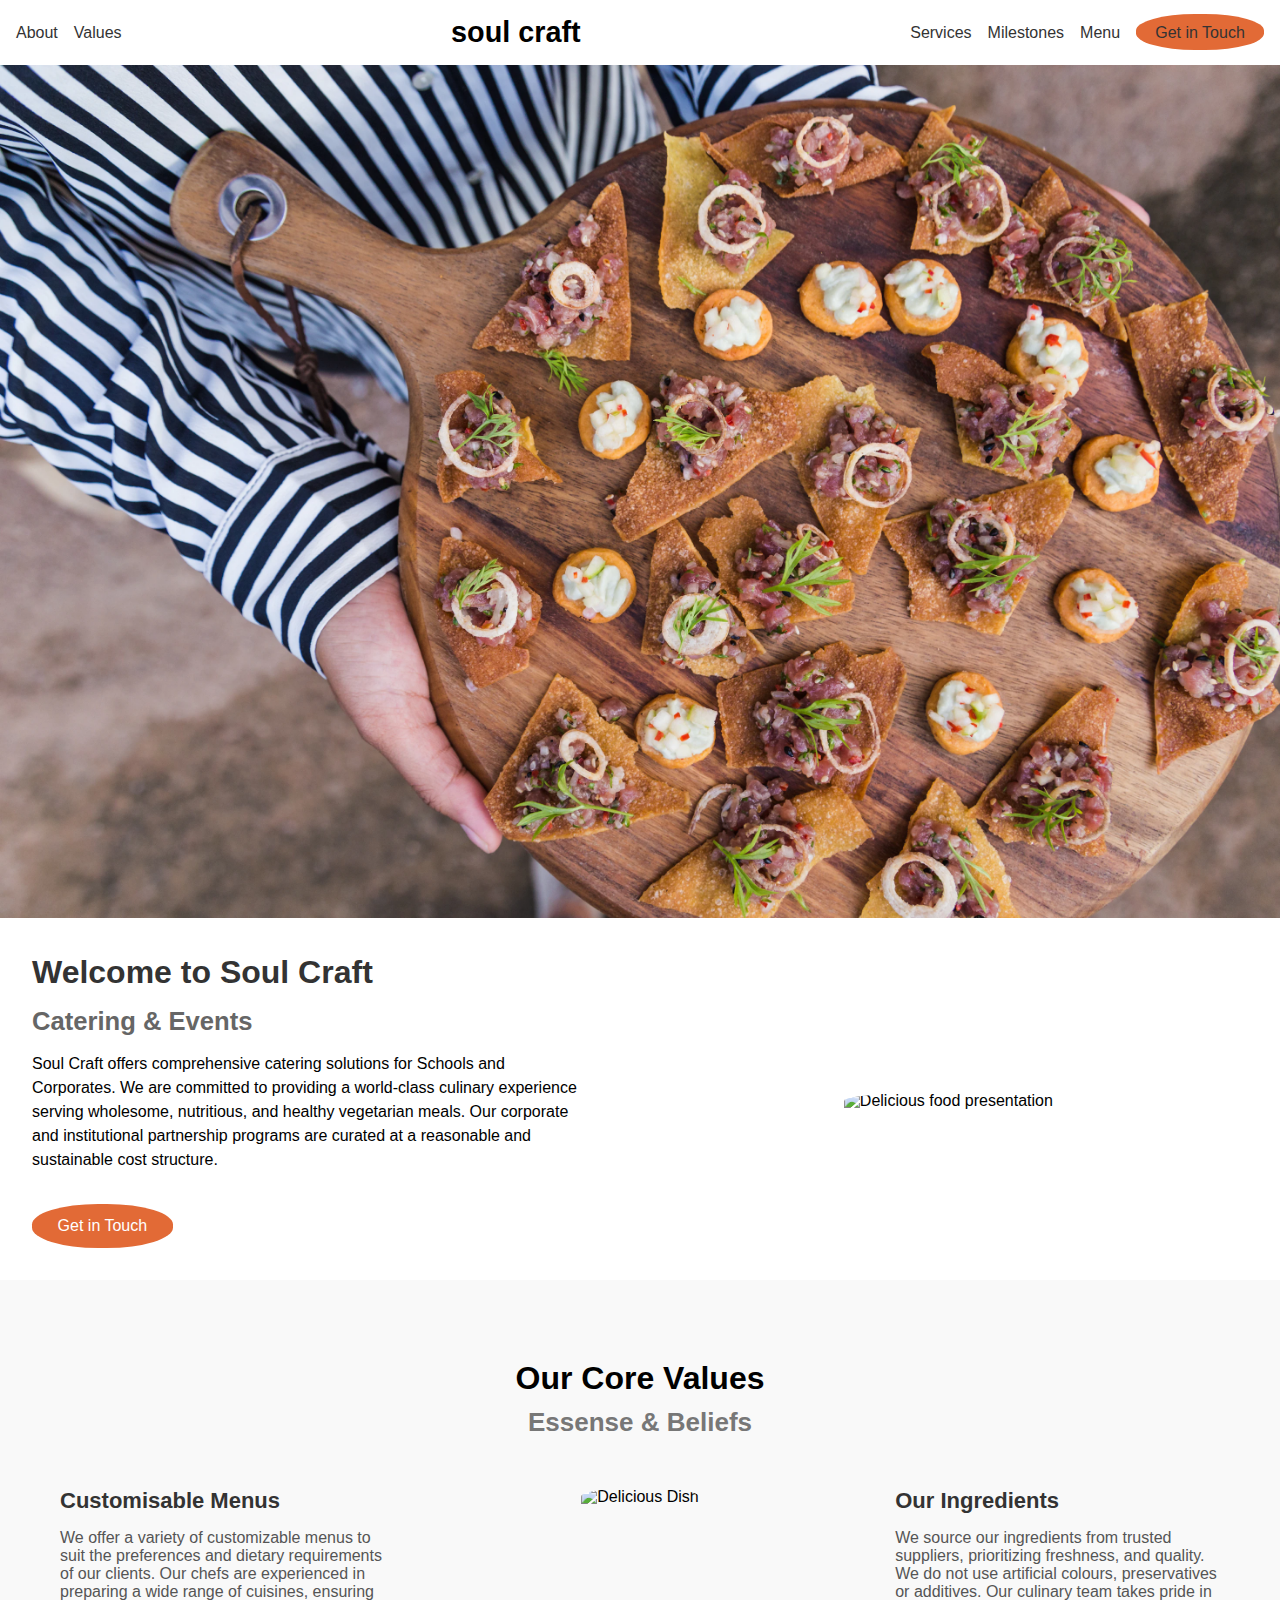
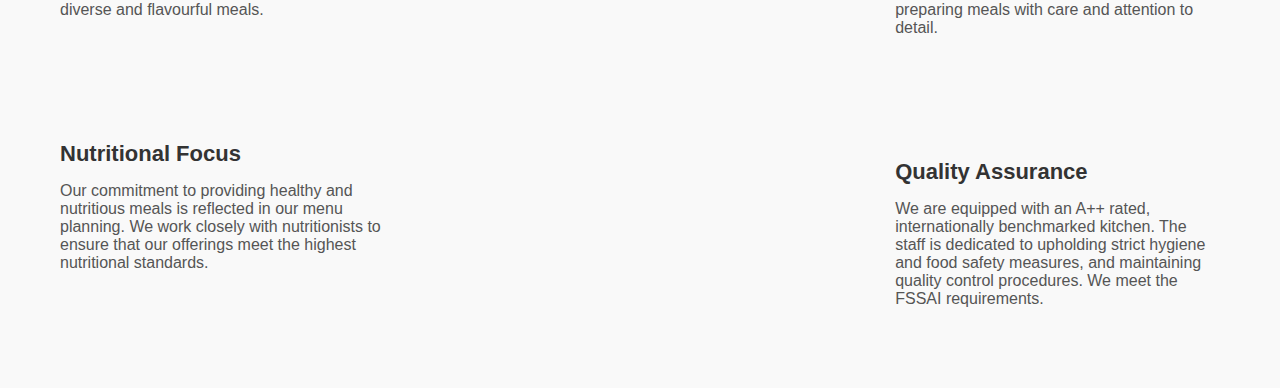
==== index.html @ 46a1f064 "done" ====
<!DOCTYPE html>
<html lang="en">
<head>
    <meta charset="UTF-8">
    <meta name="viewport" content="width=device-width, initial-scale=1.0">
    <title>Soul Craft - Catering & Events</title>
    <link rel="stylesheet" href="styles.css">
</head>
<body>

    <header>
        <div class="navbar">
            <nav>
                <ul>
                    <li><a href="#">About</a></li>
                    <li><a href="#">Values</a></li>
                </ul>
            </nav>

            <div class="logo">
                <h1>soul craft</h1>
            </div>

            <nav>
                <ul>
                    <li><a href="#">Services</a></li>
                    <li><a href="#">Milestones</a></li>
                    <li><a href="#">Menu</a></li>
                    <li><a href="#" class="button">Get in Touch</a></li>
                </ul>
            </nav>
        </div>
    </header>

    <section class="hero">
        <div class="hero-image">
            <!-- Full-width image placeholder -->
            <img src="image/1.webp" alt="Full platter image">
        </div>
    </section>


    <section class="intro-section">
        <div class="intro-content">
            <div class="text-section">
                <h2>Welcome to Soul Craft</h2>
                <h3>Catering & Events</h3>
                <p>Soul Craft offers comprehensive catering solutions for Schools and Corporates. We are committed to providing a world-class culinary experience serving wholesome, nutritious, and healthy vegetarian meals. Our corporate and institutional partnership programs are curated at a reasonable and sustainable cost structure.</p>
                <a href="#" class="button">Get in Touch</a>
            </div>
            <div class="image-section">
                <img src="image/1.jpg" alt="Delicious food presentation">
            </div>
        </div>
    </section>
    <div class="core-values-section">
        <div class="container">
            <h2 class="section-title">Our Core Values</h2>
            <h3 class="section-subtitle">Essense & Beliefs</h3>
    
            <div class="content-wrapper">
                <!-- Left Column -->
                <div class="text-content-left">
                    <div class="text-block">
                        <h4>Customisable Menus</h4>
                        <p>We offer a variety of customizable menus to suit the preferences and dietary requirements of our clients. Our chefs are experienced in preparing a wide range of cuisines, ensuring diverse and flavourful meals.</p>
                    </div>
                    <div class="text-block">
                        <h4>Nutritional Focus</h4>
                        <p>Our commitment to providing healthy and nutritious meals is reflected in our menu planning. We work closely with nutritionists to ensure that our offerings meet the highest nutritional standards.</p>
                    </div>
                </div>
    
                <!-- Middle Image -->
                <div class="image-block">
                    <img src="image/5.jpg" alt="Delicious Dish">
                </div>
    
                <!-- Right Column -->
                <div class="text-content-right">
                    <div class="text-block">
                        <h4>Our Ingredients</h4>
                        <p>We source our ingredients from trusted suppliers, prioritizing freshness, and quality. We do not use artificial colours, preservatives or additives. Our culinary team takes pride in preparing meals with care and attention to detail.</p>
                    </div>
                    <div class="text-block">
                        <h4>Quality Assurance</h4>
                        <p>We are equipped with an A++ rated, internationally benchmarked kitchen. The staff is dedicated to upholding strict hygiene and food safety measures, and maintaining quality control procedures. We meet the FSSAI requirements.</p>
                    </div>
                </div>
            </div>
        </div>
    </div>
    
</body>
</html>
---- styles.css ----
* {
    margin: 0;
    padding: 0;
    box-sizing: border-box;
}

body {
    font-family: 'Arial', sans-serif;
}

.navbar {
    display: flex;
    justify-content: space-between;
    align-items: center;
    padding: 1rem;
    background-color: #fff;
    box-shadow: 0 2px 5px rgba(0, 0, 0, 0.1);
    flex-wrap: wrap;
}

.navbar nav ul {
    list-style: none;
    display: flex;
    gap: 1rem;
}

.navbar nav ul li a {
    text-decoration: none;
    color: #333;
    font-size: 1rem;
}

.logo {
    text-align: center;
    flex-grow: 1;
}

.logo h1 {
    font-size: 1.8rem;
    font-weight: bold;
    color: #000;
}

.button {
    background-color: #e26a36;
    color: #fff;
    padding: 0.6rem 1.2rem;
    border-radius: 46%;
    text-decoration: none;
}

.hero {
    position: relative;
}

.hero-image img {
    width: 100%;
    height: auto;
}

.intro-section {
    display: flex;
    flex-wrap: wrap;
    justify-content: space-between;
    align-items: center;
    padding: 2rem;
    margin: 0 auto;
    padding-right:0px;
}

.intro-content {
    display: flex;
    justify-content: space-between;
    align-items: center;
    width: 100%;
    gap: 2rem;
}

.text-section {
    flex: 1;
}

.text-section h2 {
    font-size: 2rem;
    color: #333;
}

.text-section h3 {
    font-size: 1.6rem;
    margin: 1rem 0;
    color: #666;
}

.text-section p {
    font-size: 1rem;
    line-height: 1.5;
    max-width: 600px;
}

.text-section .button {
    background-color: #e26a36;
    color: #fff;
    padding: 0.8rem 1.6rem;
    text-decoration: none;
    border-radius: 47%;
    margin-top: 2rem;
    display: inline-block;
}

.image-section {
    flex: 1.2;
    text-align: center;
}

.image-section img {
    max-width: 100%;
    
    border-top-left-radius: 50% 50%;

}

/* Responsive Design */
@media (max-width: 768px) {
    .navbar {
        flex-direction: column;
    }

    .navbar nav ul {
        justify-content: center;
        flex-wrap: wrap;
    }

    .logo h1 {
        font-size: 1.5rem;
    }

    .intro-content {
        flex-direction: column;
        text-align: center;
    }

    .text-section, .image-section {
        flex: none;
        width: 100%;
    }

    .text-section h2 {
        font-size: 1.8rem;
    }

    .text-section h3 {
        font-size: 1.4rem;
    }

    .text-section p {
        font-size: 1rem;
        max-width: 100%;
    }
}

@media (max-width: 480px) {
    .logo h1 {
        font-size: 1.2rem;
    }

    .text-section h2 {
        font-size: 1.6rem;
    }

    .text-section h3 {
        font-size: 1.2rem;
    }

    .text-section p {
        font-size: 0.9rem;
    }

    .image-section img {
        width: 90%;
    }
}
  

.core-values-section {
    padding: 80px 0;
    background-color: #f9f9f9;
}

.container {
    max-width: 1200px;
    margin: 0 auto;
    padding: 0 20px;
    text-align: center;
}

.section-title {
    font-size: 32px;
    font-weight: bold;
    margin-bottom: 10px;
}

.section-subtitle {
    font-size: 26px;
    margin-bottom: 50px;
    color: #777;
}

.content-wrapper {
    display: flex;
    align-items: flex-start; /* Aligns the blocks to the top */
    gap: 40px; /* Adds space between the text and image blocks */
}

.text-content-left, .text-content-right {
    flex: 1;
    max-width: 28%;
    text-align: left;
    display: flex;
    flex-direction: column;
    gap: calc(9.5vw);; /* Adds vertical space between each text block */
}

.text-block h4 {
    font-size: 22px;
    margin-bottom: 15px;
    color: #333;
}

.text-block p {
    font-size: 16px;
    color: #555;
}

.image-block {
    flex: 1;
    max-width: 60%;
    text-align: center;
}

.image-block img {
    max-width: 100%;
    height: 500px; /* Height increased for a more prominent image */
    object-fit: cover;
    border-top-left-radius: 47%;
    border-top-right-radius: 47%;
}

@media screen and (max-width: 992px) {
    .content-wrapper {
        flex-direction: column;
        align-items: center;
    }

    .text-content-left, .text-content-right, .image-block {
        max-width: 100%;
        text-align: center;
    }

    .image-block img {
        height: auto;
    }

    .text-content-left, .text-content-right {
        text-align: left;
    }
}


@media screen and (max-width: 993px) {
    .content-wrapper {
        flex-direction: column; /* Stack image and text blocks vertically */
        align-items: center; /* Center all blocks */
        gap: 30px; /* Adds space between the image and text blocks */
    }

    .image-block {
        max-width: 100%; /* Keep the image at full width */
        text-align: center; /* Center the image block */
    }

    .text-content-left, .text-content-right {
        max-width: 80%; /* Give each text block a nice width for readability */
        text-align: center; /* Center text in each block */
    }

    .image-block img {
        width: 100%; /* Keep the image at full width */
        height: auto; /* Maintain image proportions */
        object-fit: cover; /* Ensure the image doesn't distort */
    }
}
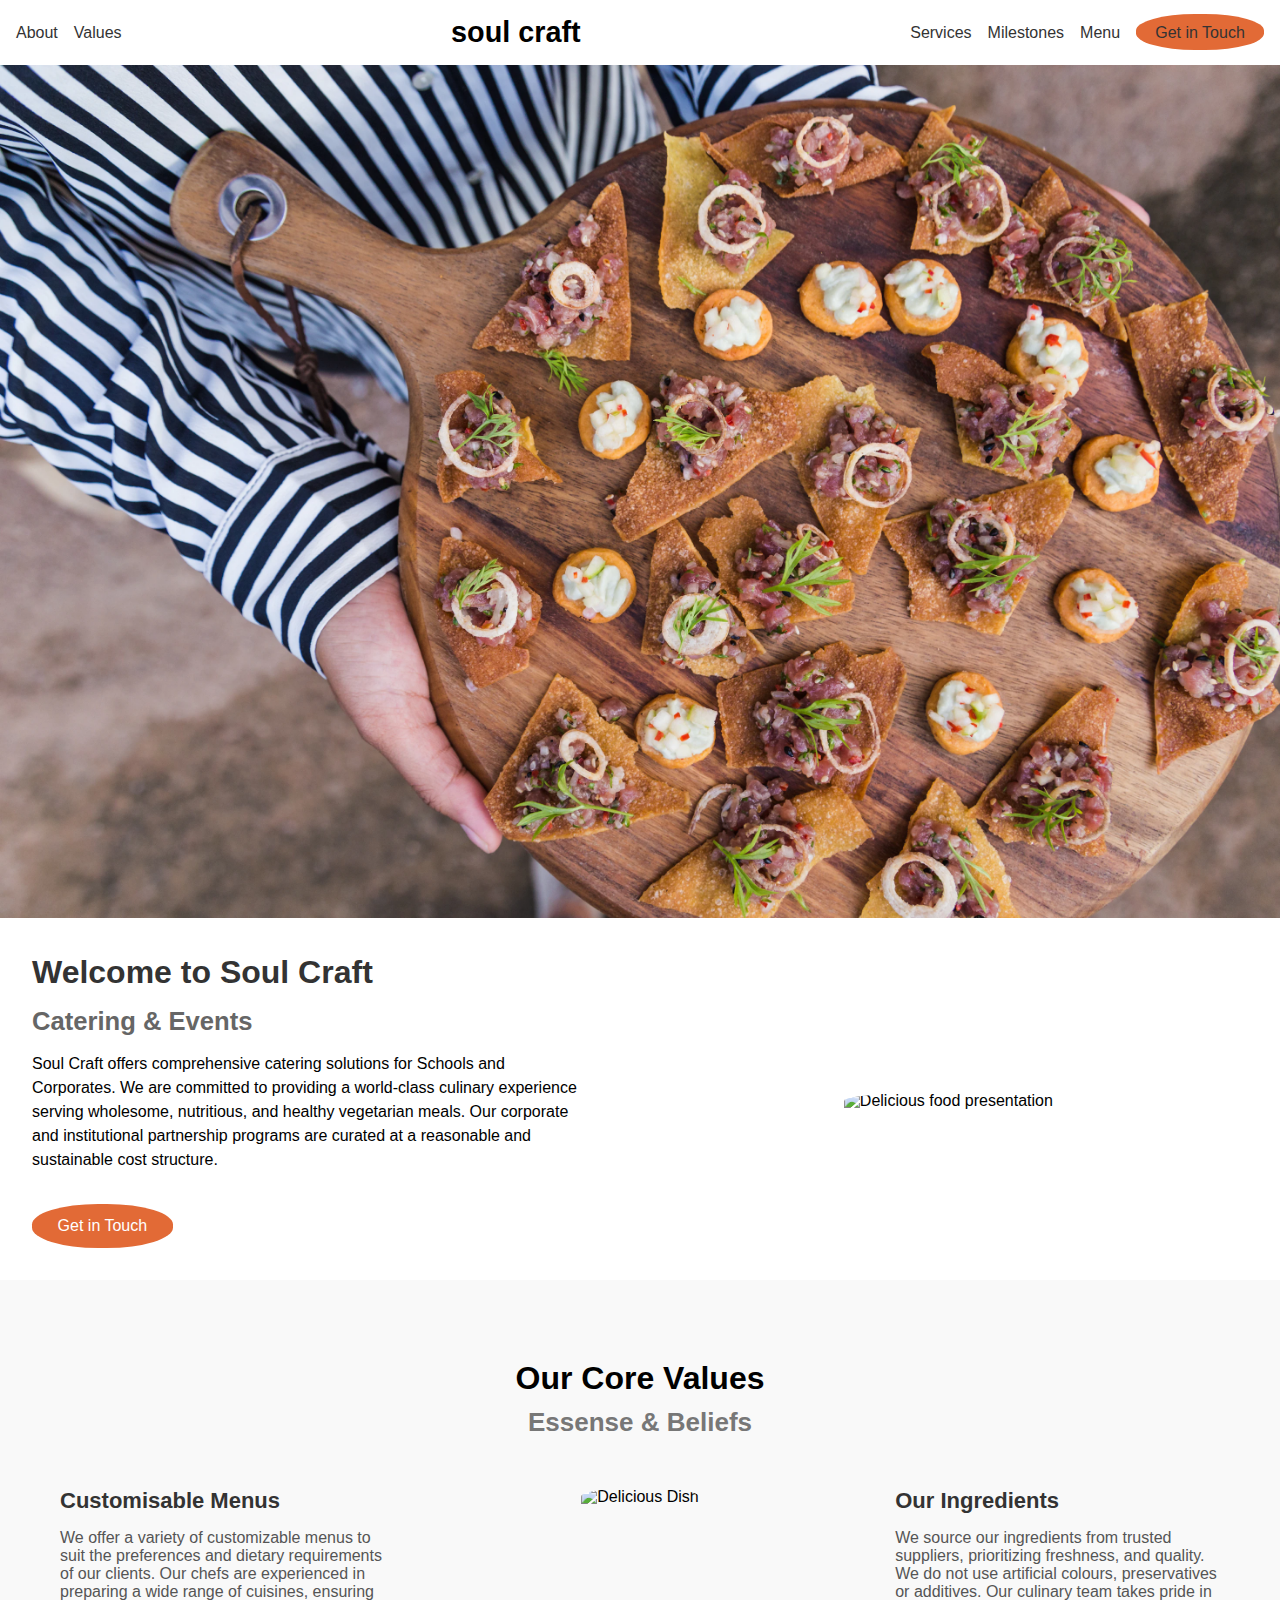
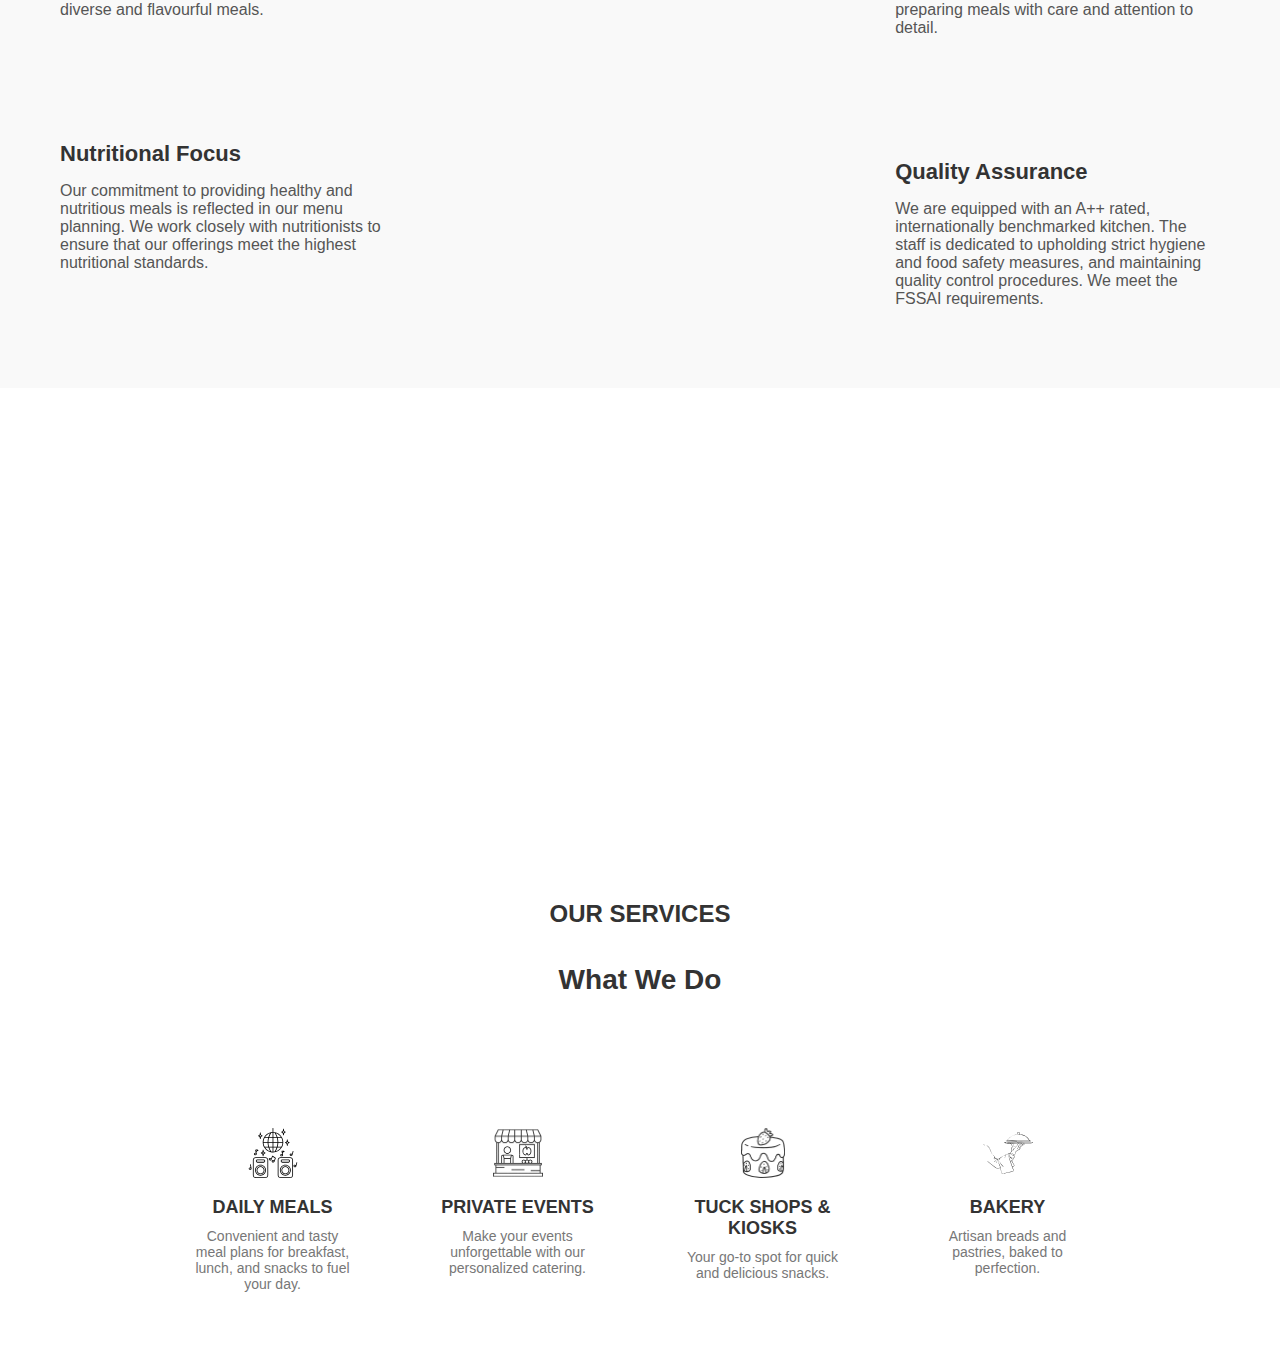
==== commit fc4b3a39: "page 3 added" ====
--- a/index.html
+++ b/index.html
@@ -90,6 +90,49 @@
             </div>
         </div>
     </div>
+    <section class="Third_Page">
+
+        <!-- Top Section -->
+        <div class="top-section">
+          <div class="content-box">
+              <h3>OUR SERVICES</h3>
+              <br><br>
+              <h1>What We Do</h1>
+          </div>
+        </div>
+      
+        <!-- Bottom Section -->
+        <div class="bottom-section">
+          <!-- Card 1 -->
+          <div class="card">
+            <img src="Icon-2.svg" alt="Daily Meals">
+            <h3>DAILY MEALS</h3>
+            <p>Convenient and tasty meal plans for breakfast, lunch, and snacks to fuel your day.</p>
+          </div>
+      
+          <!-- Card 2 -->
+          <div class="card">
+            <img src="Icon-3.svg" alt="Private Events">
+            <h3>PRIVATE EVENTS</h3>
+            <p>Make your events unforgettable with our personalized catering.</p>
+          </div>
+      
+          <!-- Card 3 -->
+          <div class="card">
+            <img src="Icon-5.svg" alt="Tuck Shops & Kiosks">
+            <h3>TUCK SHOPS & KIOSKS</h3>
+            <p>Your go-to spot for quick and delicious snacks.</p>
+          </div>
+      
+          <!-- Card 4 -->
+          <div class="card">
+            <img src="Icon-7.svg" alt="Bakery">
+            <h3>BAKERY</h3>
+            <p>Artisan breads and pastries, baked to perfection.</p>
+          </div>
+        </div>
+      
+    </section>
     
 </body>
 </html>
--- a/styles.css
+++ b/styles.css
@@ -290,3 +290,139 @@
     }
 }
 
+
+
+.third_page {
+    display: flex;
+    flex-direction: column;
+    align-items: center;
+    justify-content: center;
+    text-align: center;
+  }
+
+  .top-section {
+    background-image: url('Page3_img.jpg');
+    background-size: cover;
+    background-position: center;
+    height: 550px;
+    width: 100%;
+    position: relative;
+  }
+
+  .content-box {
+    position: absolute;
+    bottom: -160px; /* Overflow by 160px below the top section */
+    left: 50%;
+    transform: translateX(-50%);
+    width: 450px;
+    height: 300px;
+    background-color: white;
+    border-radius: 225px 225px 0 0; /* Larger semi-circle */
+    padding: 20px;
+    display: flex;
+    flex-direction: column;
+    justify-content: center;
+    align-items: center;
+  }
+
+  .content-box h3 {
+    font-size: 24px;
+    color: #333;
+  }
+
+  .content-box h1 {
+    font-size: 28px;
+    color: #333;
+  }
+
+  .content-box h2 {
+    font-size: 18px;
+    color: #777;
+    margin-top: 10px;
+  }
+
+  .bottom-section {
+    margin-top: 120px;
+    width: 100%;
+    display: flex;
+    justify-content: space-around;
+    flex-wrap: wrap; /* Ensure cards wrap on smaller screens */
+    padding: 50px 150px;
+    background-color: white;
+  }
+
+  .card {
+    background-color: white;
+    padding: 20px;
+    width: 200px;
+    text-align: center;
+  }
+
+  .card img {
+    width: 50px;
+    height: 50px;
+    margin-bottom: 15px;
+  }
+
+  .card h3 {
+    font-size: 18px;
+    color: #333;
+    margin-bottom: 10px;
+  }
+
+  .card p {
+    font-size: 14px;
+    color: #777;
+  }
+
+  /* Responsive Design */
+  @media (max-width: 768px) {
+    .content-box {
+      width: 350px;
+      height: 250px;
+      border-radius: 175px 175px 0 0; /* Adjust semi-circle for smaller screens */
+    }
+
+    .content-box h3 {
+      font-size: 20px;
+    }
+
+    .content-box h1 {
+      font-size: 22px;
+    }
+
+    .bottom-section {
+      padding: 30px 50px;
+    }
+
+    .card {
+      width: 150px;
+    }
+  }
+
+  @media (max-width: 480px) {
+    .content-box {
+      width: 300px;
+      height: 220px;
+      border-radius: 150px 150px 0 0; /* Adjust semi-circle further for mobile */
+    }
+
+    .content-box h3 {
+      font-size: 18px;
+    }
+
+    .content-box h1 {
+      font-size: 20px;
+    }
+
+    .bottom-section {
+      flex-direction: column;
+      align-items: center;
+      padding: 20px 20px;
+    }
+
+    .card {
+      width: 100%;
+      margin-bottom: 20px;
+    }
+  }
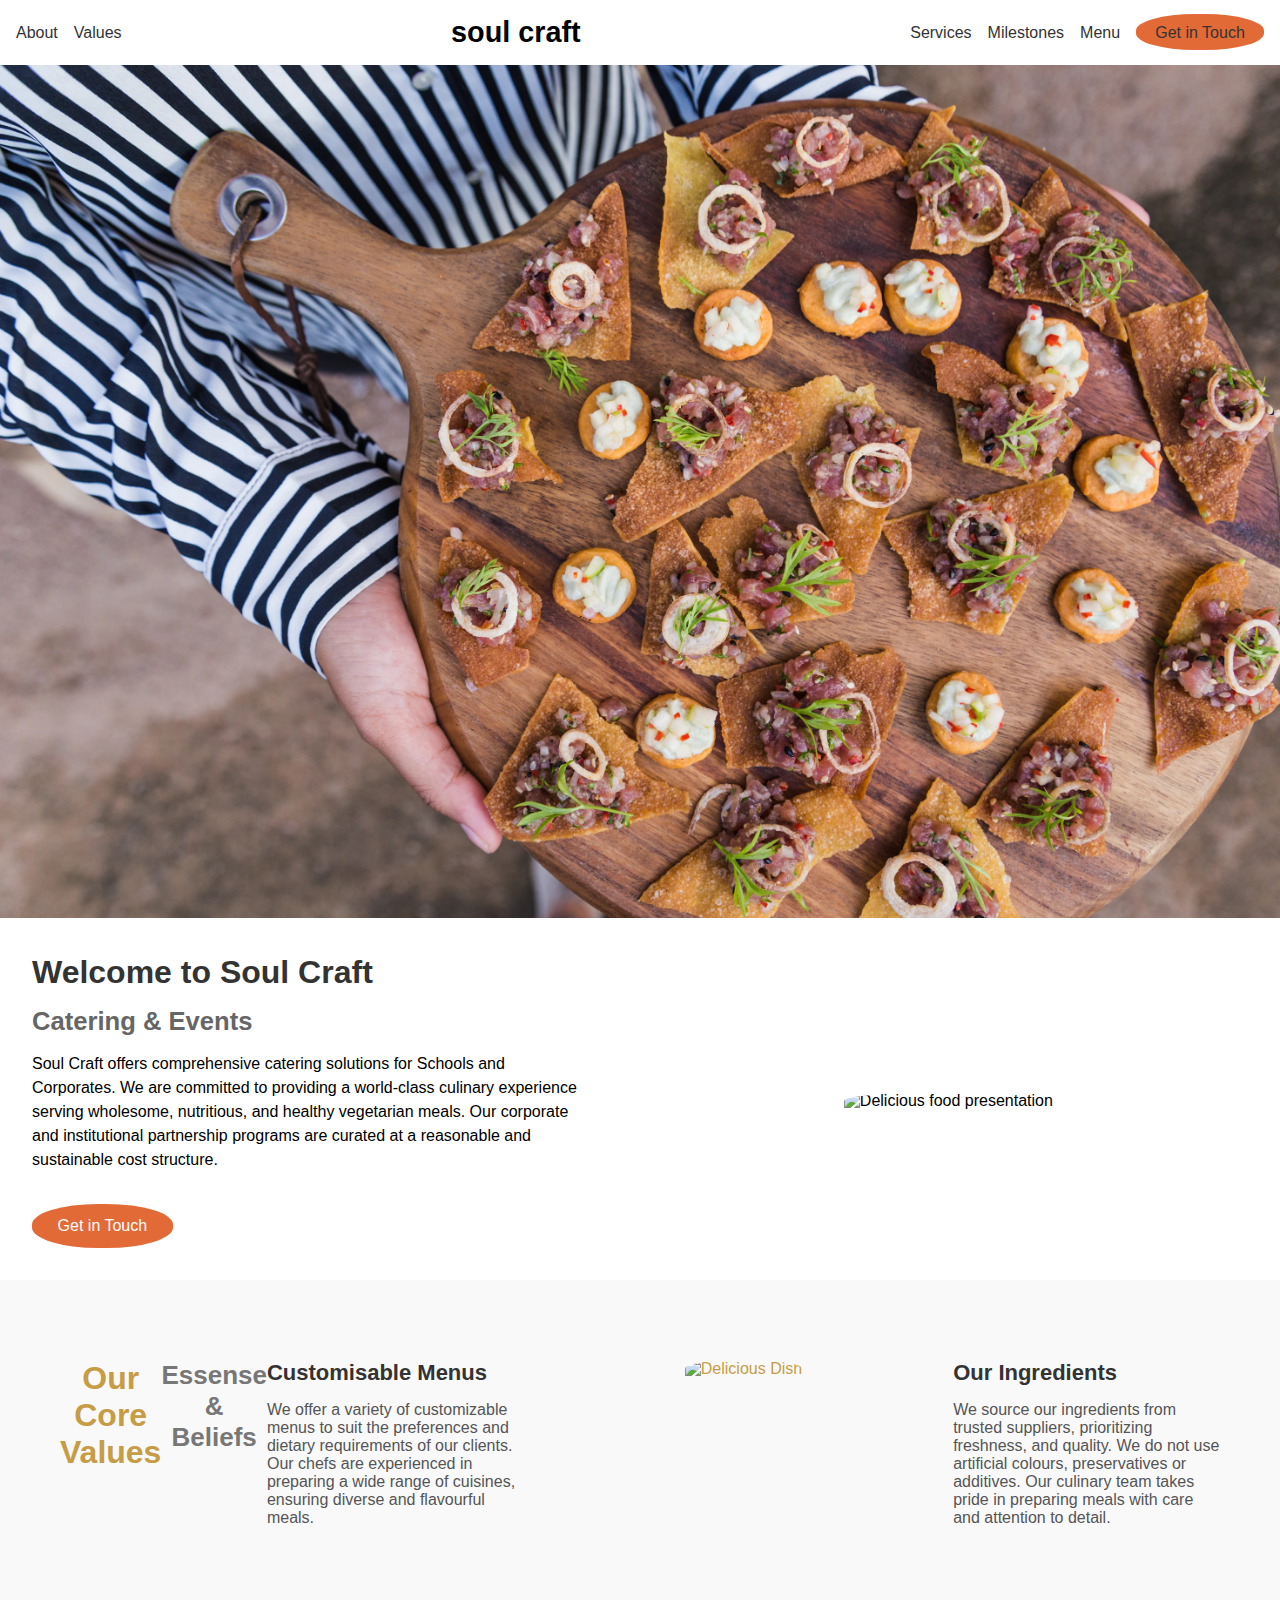
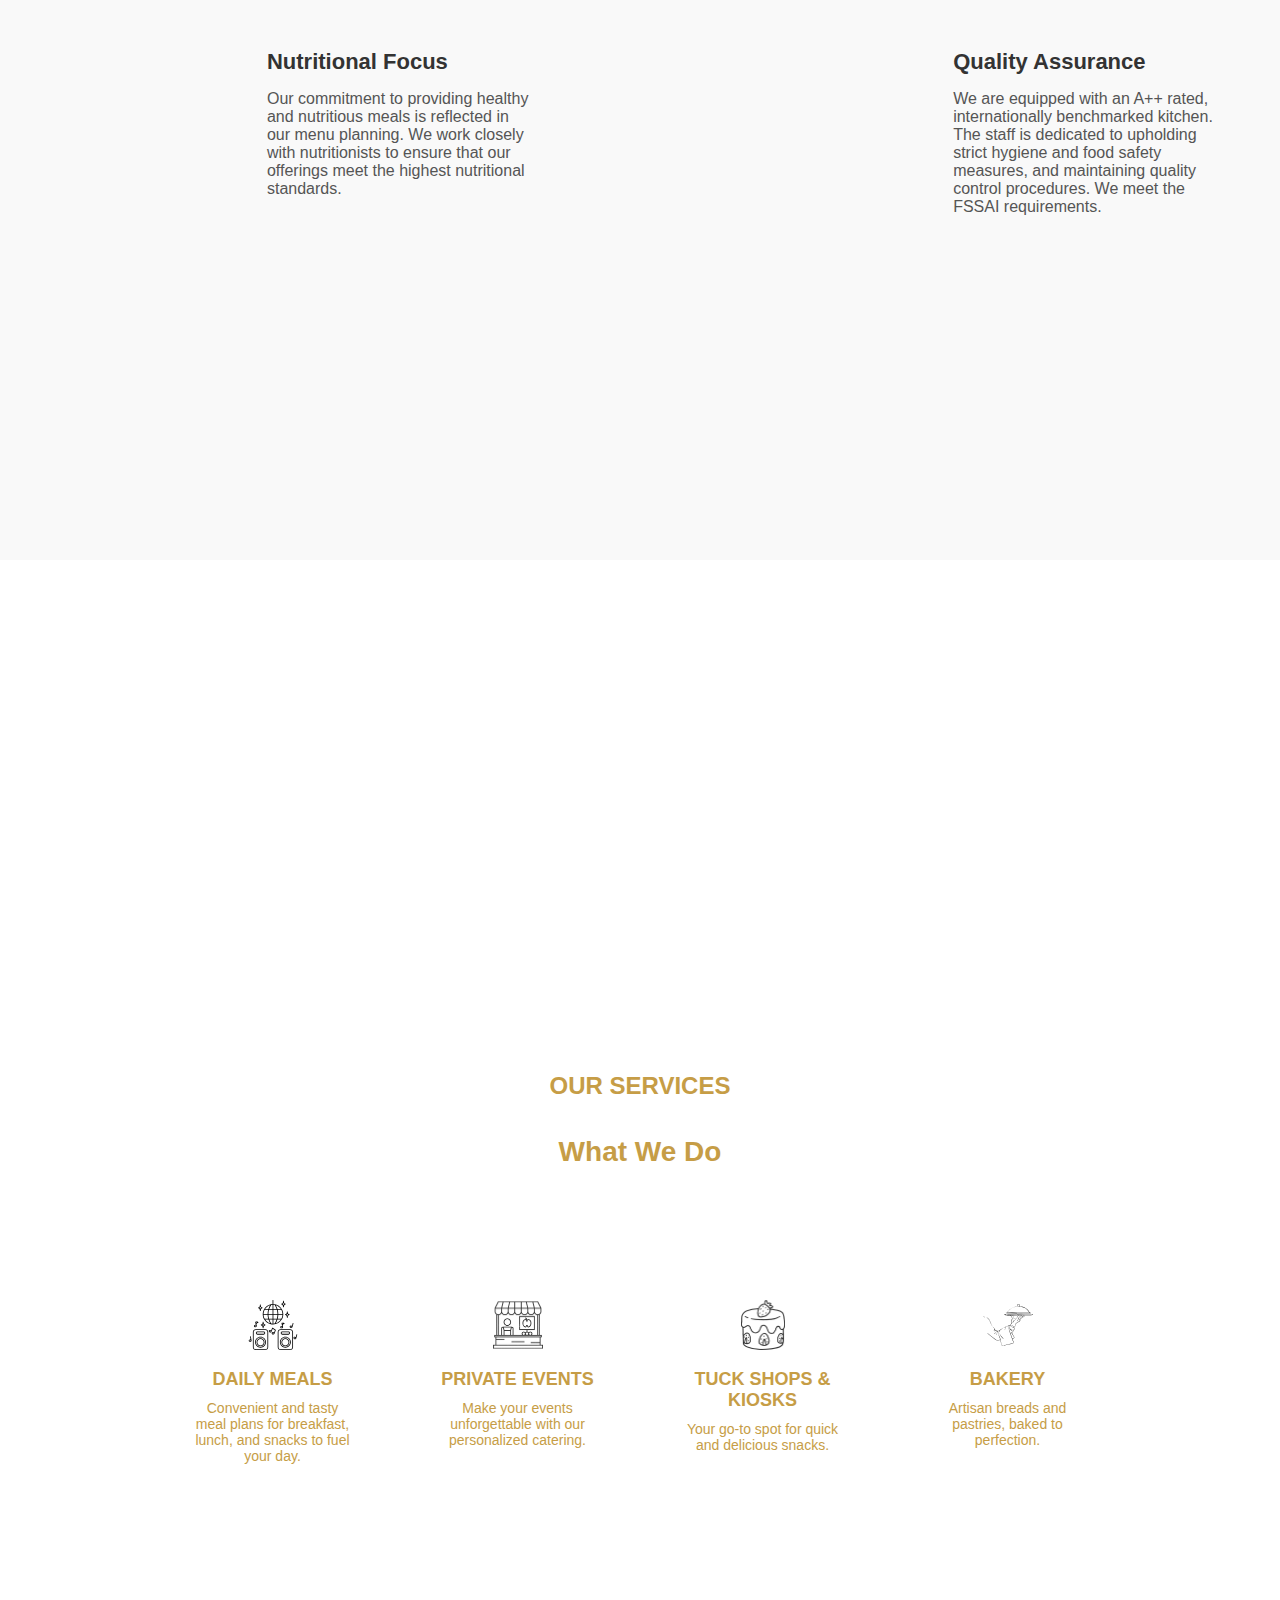
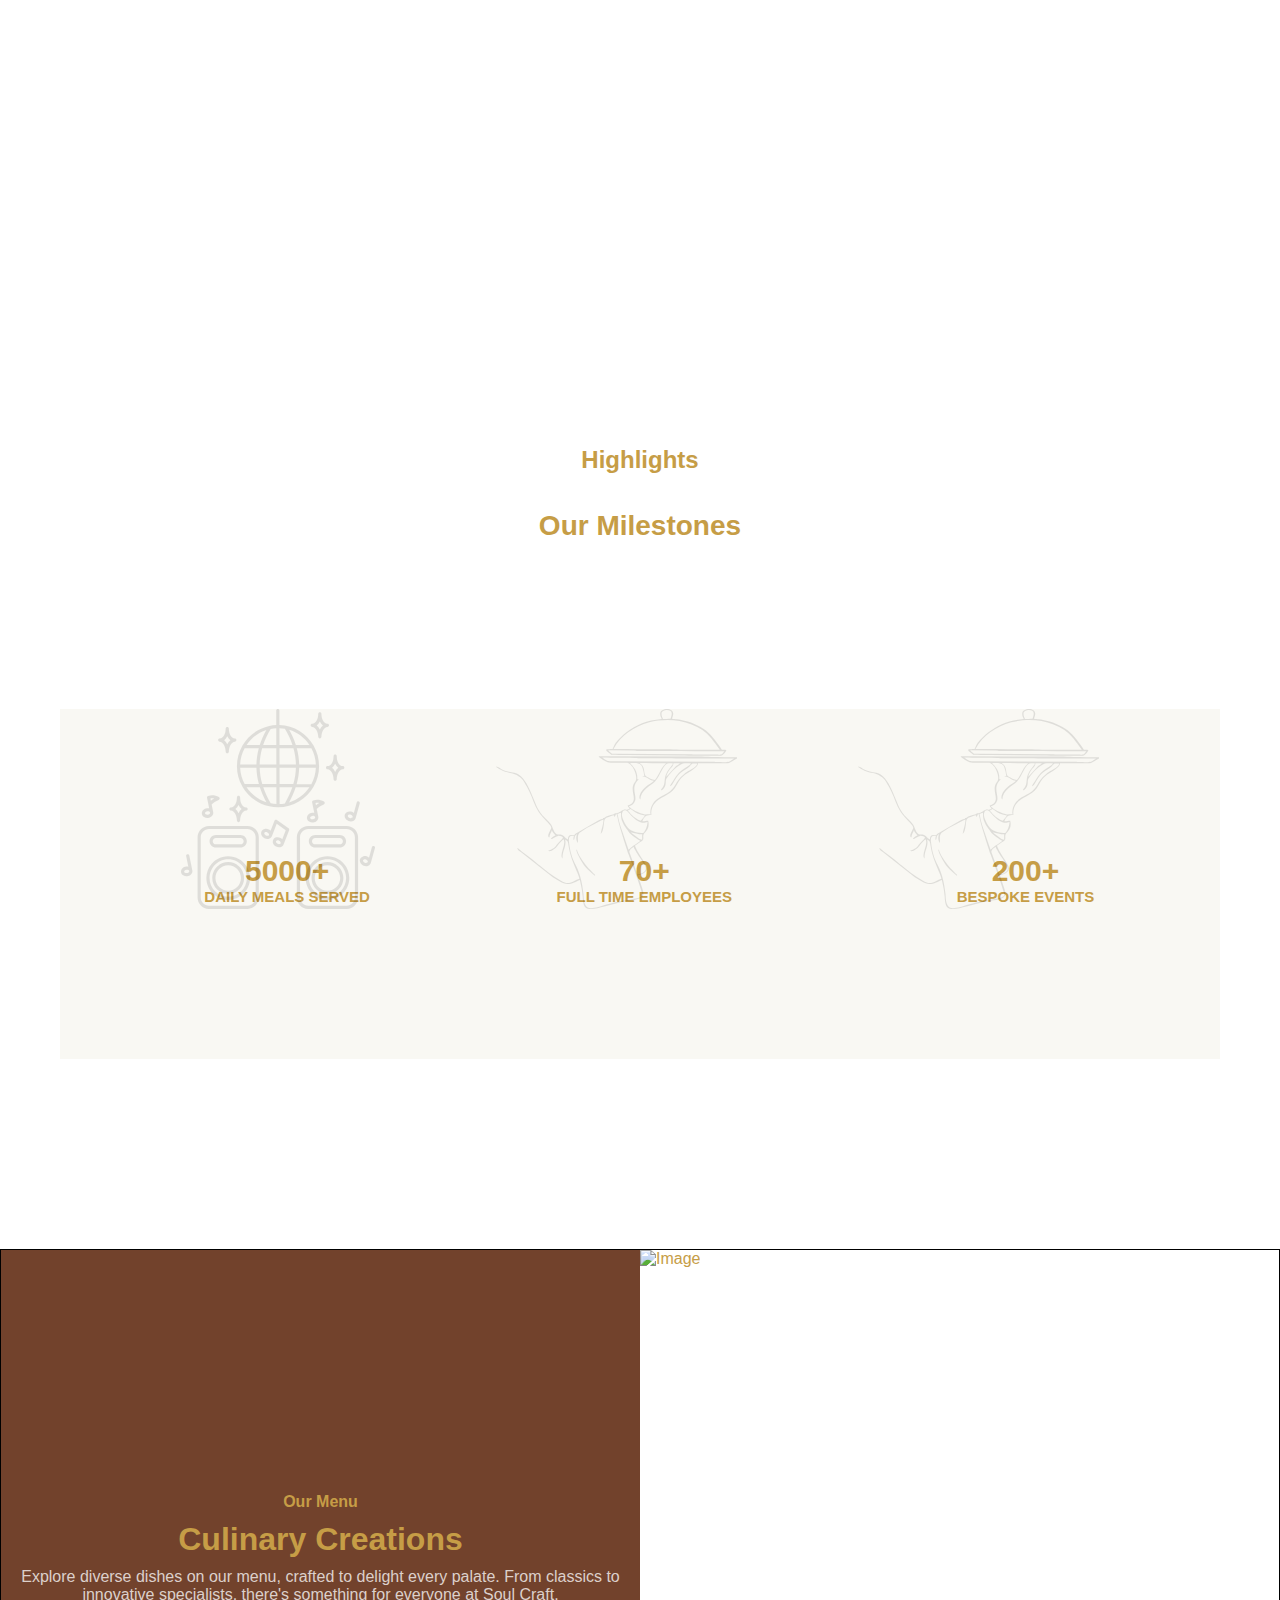
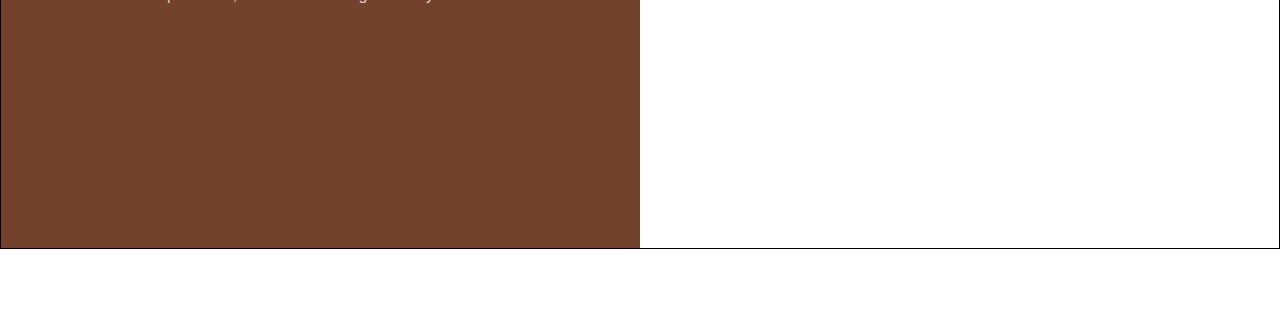
==== commit c431dd40: "Added fourth page" ====
--- a/index.html
+++ b/index.html
@@ -5,6 +5,7 @@
     <meta name="viewport" content="width=device-width, initial-scale=1.0">
     <title>Soul Craft - Catering & Events</title>
     <link rel="stylesheet" href="styles.css">
+    <link rel="stylesheet" href="fourth-page.css">
 </head>
 <body>
 
@@ -132,7 +133,54 @@
           </div>
         </div>
       
-    </section>
-    
+    </section> 
+
+    <section class="fourth-page">
+
+        <!-- Top Section -->
+        <div class="top-section">
+            <div class="content-box">
+                <h3>Highlights</h3>
+                <br><br>
+                <h1>Our Milestones</h1>
+            </div>
+          </div>
+
+        <!-- Bottom Section -->
+        <div class="container">
+            <div class="rectangular-div">
+                <div class="image-wrapper">
+                    <span class="image-text"><h1>5000+</h1><p>DAILY MEALS SERVED</p></span>
+                    <img src="Icon-2.svg" alt="Image 1">
+                </div>
+                <div class="image-wrapper">
+                    <span class="image-text"><h1>70+</h1><p>FULL TIME EMPLOYEES</p></span>
+                    <img src="Icon-7.svg" alt="Image 2">
+                </div>
+                <div class="image-wrapper">
+                    <span class="image-text"><h1>200+</h1><p>BESPOKE EVENTS</p></span>
+                    
+                    <img src="Icon-7.svg" alt="Image 3">
+                </div>
+            </div>
+        </div>
+
+        <!-- third section-->
+        <div class="custom-container">
+            <div class="custom-partition">
+                <div class="custom-left">
+                    <div class="text-container">
+                        <h3 class="custom-small-heading">Our Menu</h3>
+                        <h1 class="custom-big-heading">Culinary Creations</h1>
+                        <p class="custom-paragraph">Explore diverse dishes on our menu, crafted to delight every palate. From classics to innovative specialists, there's something for everyone at Soul Craft.</p>
+                    </div>
+                </div>
+                <div class="custom-right">
+                    <img src="IMG_00342.jpg" alt="Image">
+                </div>
+            </div>
+        </div>
+
+        </section>
 </body>
 </html>
--- a/styles.css
+++ b/styles.css
@@ -308,7 +308,7 @@
     width: 100%;
     position: relative;
   }
-
+  
   .content-box {
     position: absolute;
     bottom: -160px; /* Overflow by 160px below the top section */
@@ -327,17 +327,17 @@
 
   .content-box h3 {
     font-size: 24px;
-    color: #333;
+    color: #c69d46
   }
 
   .content-box h1 {
     font-size: 28px;
-    color: #333;
+    color: #c69d46;
   }
 
   .content-box h2 {
     font-size: 18px;
-    color: #777;
+    color: #c69d46;
     margin-top: 10px;
   }
 
@@ -352,6 +352,7 @@
   }
 
   .card {
+    color: #c69d46;
     background-color: white;
     padding: 20px;
     width: 200px;
@@ -366,13 +367,11 @@
 
   .card h3 {
     font-size: 18px;
-    color: #333;
     margin-bottom: 10px;
   }
 
   .card p {
     font-size: 14px;
-    color: #777;
   }
 
   /* Responsive Design */
--- a/fourth-page.css
+++ b/fourth-page.css
@@ -0,0 +1,179 @@
+/* General Styles */
+.fourth-page .top-section {
+    background-image: url('IMG_0016.jpg');
+}
+
+.container {
+    color: #c69d46;
+    display: flex;
+    justify-content: center;
+    height: 75vh;
+}
+
+.rectangular-div {
+    margin-top: 25vh;
+    background-color: #f9f8f3;
+    height: 280px;
+    width: 100%;
+    display: flex;
+    justify-content: space-evenly;
+}
+
+.image-wrapper {
+    position: relative;
+}
+
+.image-wrapper img {
+    width: auto;
+    height: 200px;
+    border: 0;
+    margin: 0;
+    padding: 0;
+    opacity: 0.1;
+}
+
+.image-text {
+    position: absolute;
+    top: 40%;
+    right: 0;
+    text-align: center;
+    padding: 5px;
+    color: #c69d46;
+    font-size: 15px;
+    font-weight: bold;
+}
+
+/* Third Section */
+.custom-container {
+    color: #c69d46;
+    height: 75vh;
+}
+
+.custom-partition {
+    margin-top: 5vh;
+    display: flex;
+    width: 100%;
+    height: 520px;
+    border: 1px solid #000;
+}
+
+.custom-left, .custom-right {
+    flex: 1;
+}
+
+.custom-right img {
+    width: 100%;
+    height: 100%;
+}
+
+.custom-left {
+    background-color: #72422c;
+    display: flex;
+    justify-content: center;
+    align-items: center;
+    text-align: center;
+}
+
+.custom-small-heading {
+    font-size: 16px;
+    margin: 0;
+}
+
+.custom-big-heading {
+    font-size: 32px;
+    margin: 10px 0;
+}
+
+.custom-paragraph {
+    font-size: 16px;
+    margin: 0;
+    text-align: center;
+    color: #dcd0cb;
+}
+
+/* Responsive Styles */
+
+/* For screens larger than 1024px */
+@media screen and (min-width: 1024px) {
+    .container {
+        height: 80vh;
+    }
+
+    .rectangular-div {
+        height: 350px;
+    }
+
+    .custom-partition {
+        height: 600px;
+    }
+}
+
+/* For tablets and screens between 768px and 1024px */
+@media screen and (max-width: 1024px) and (min-width: 768px) {
+    .container {
+        height: 70vh;
+    }
+
+    .rectangular-div {
+        flex-direction: column; /* Stack items vertically */
+        height: auto;
+    }
+
+    .image-wrapper img {
+        height: 150px;
+    }
+
+    .custom-partition {
+        flex-direction: column;
+        height: auto;
+    }
+
+    .custom-left, .custom-right {
+        flex: none;
+        width: 100%;
+    }
+
+    .custom-left {
+        padding: 20px;
+    }
+}
+
+/* For mobile screens less than 768px */
+@media screen and (max-width: 768px) {
+    .container {
+        height: auto;
+        flex-direction: column;
+        padding: 20px;
+    }
+
+    .rectangular-div {
+        margin-top: 10vh;
+        flex-direction: column;
+        height: auto;
+    }
+
+    .image-wrapper img {
+        height: 120px;
+    }
+
+    .custom-partition {
+        flex-direction: column;
+        height: auto;
+    }
+
+    .custom-left, .custom-right {
+        width: 100%;
+    }
+
+    .custom-small-heading {
+        font-size: 14px;
+    }
+
+    .custom-big-heading {
+        font-size: 24px;
+    }
+
+    .custom-paragraph {
+        font-size: 14px;
+    }
+}
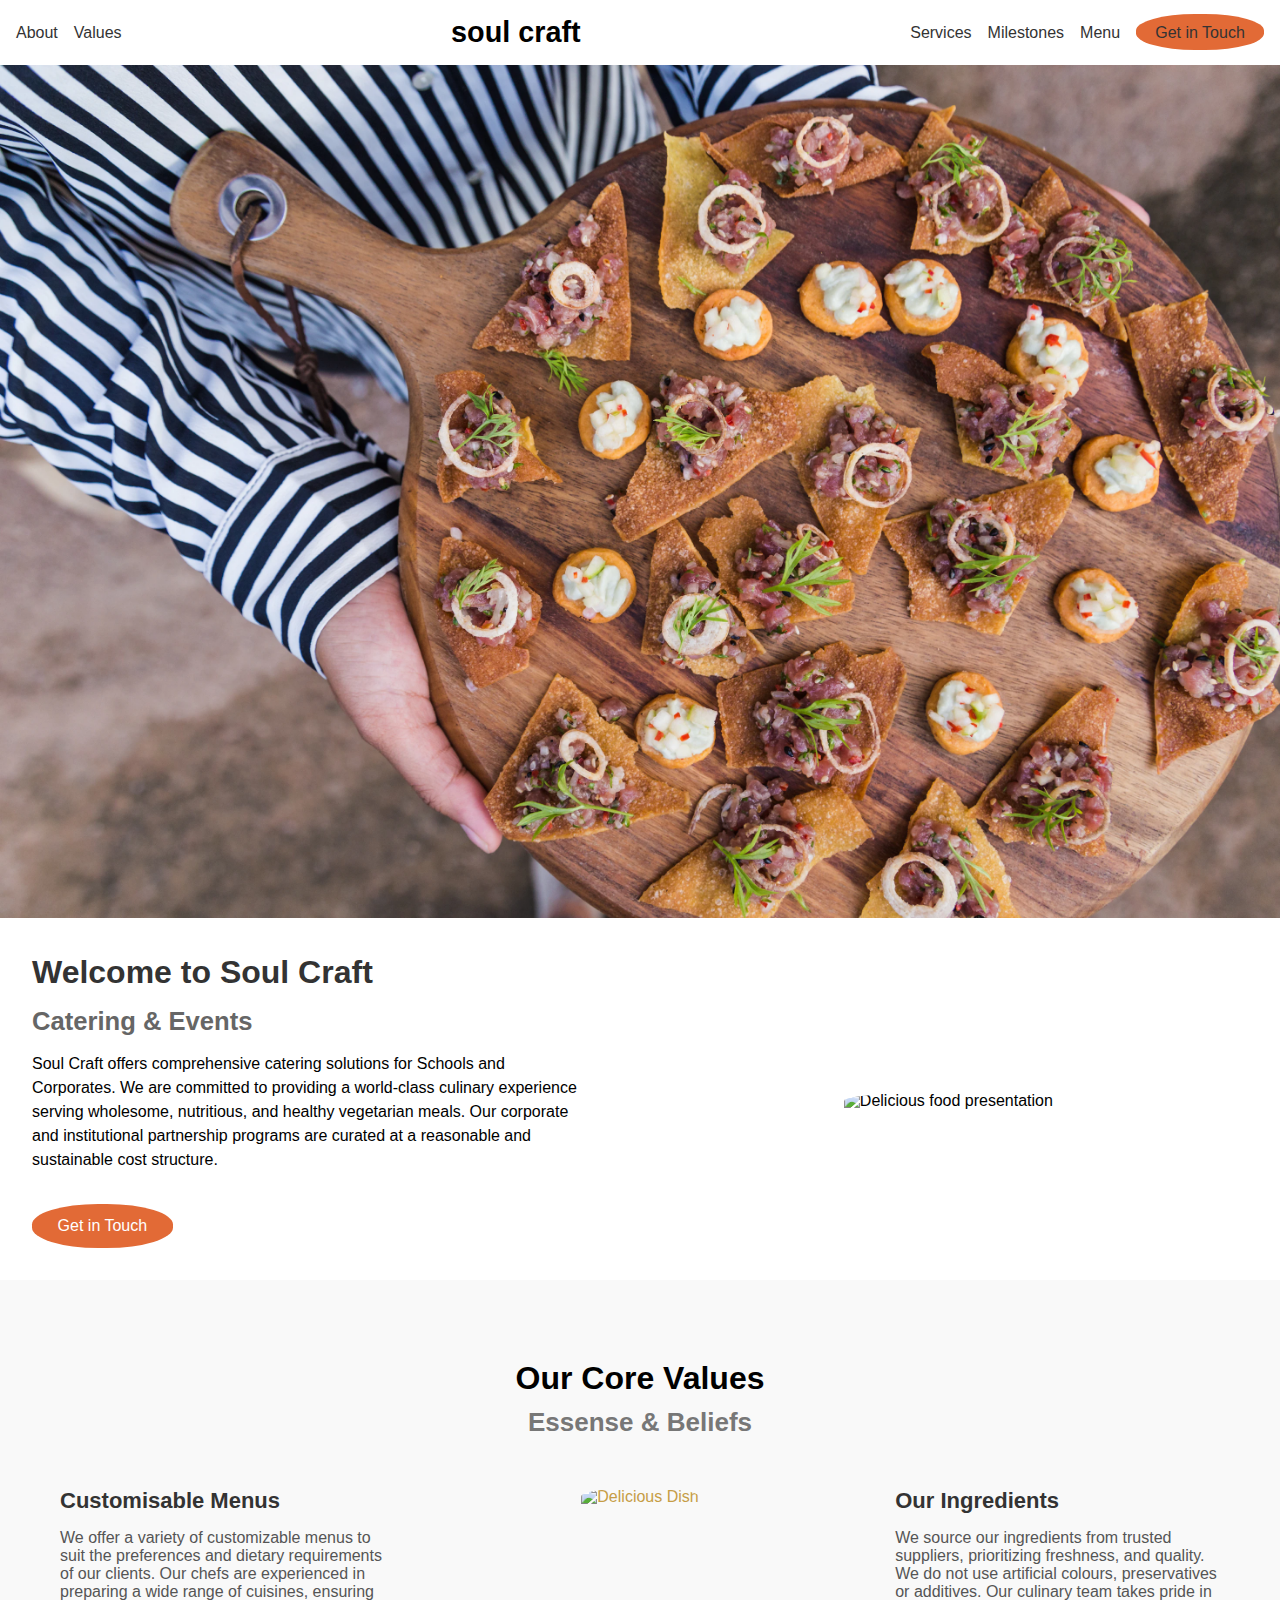
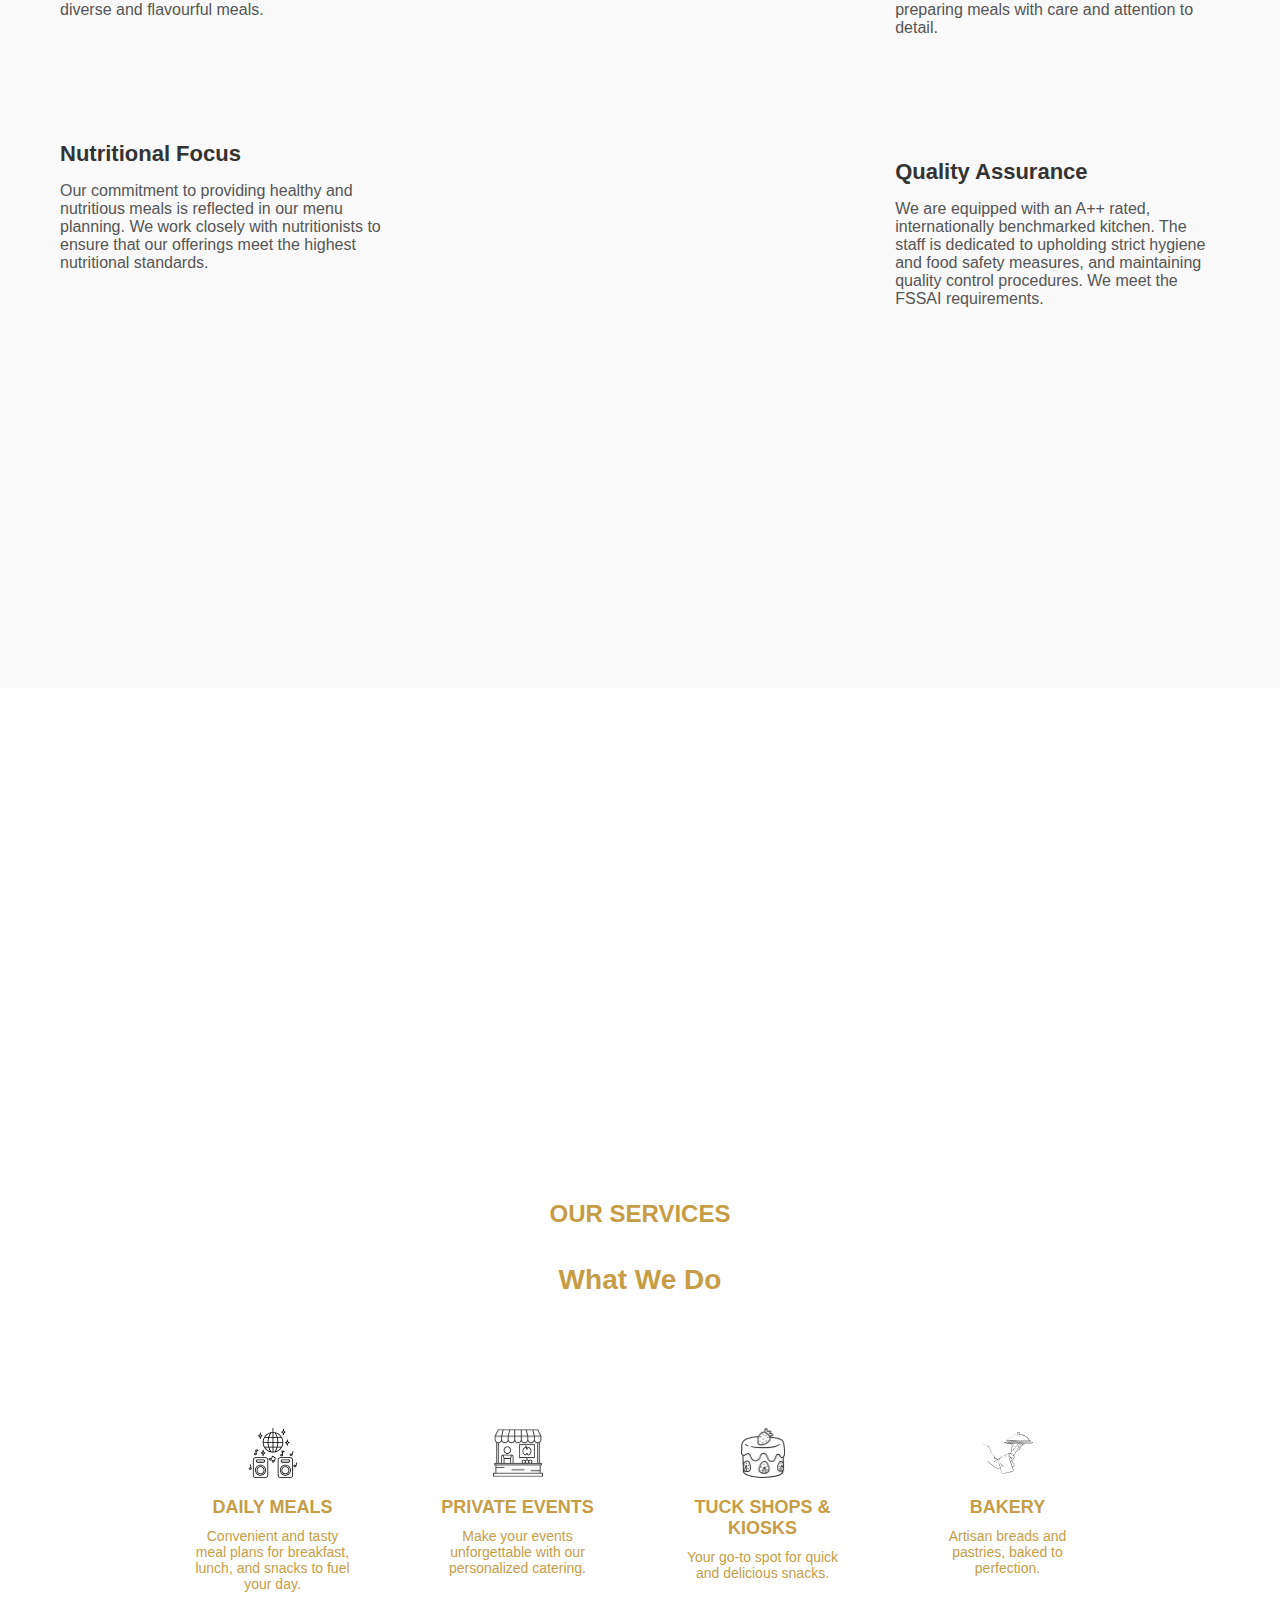
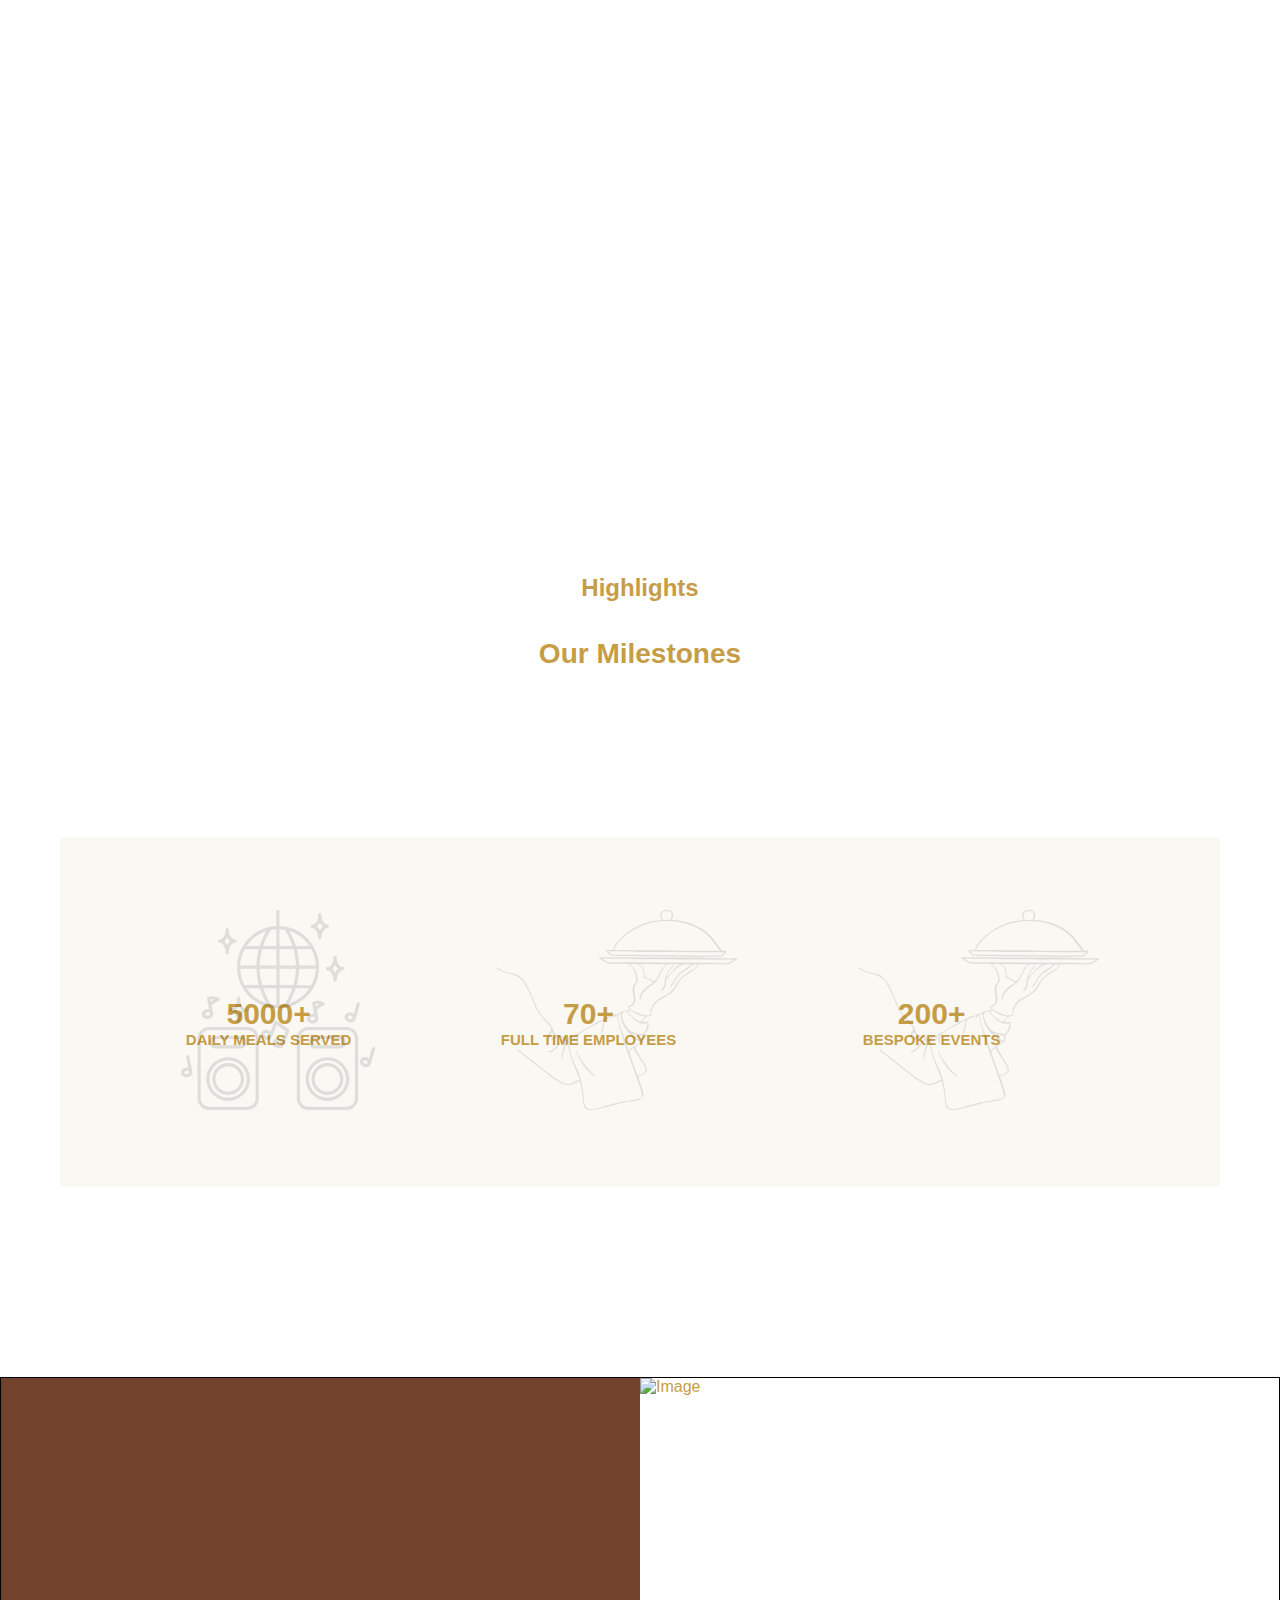
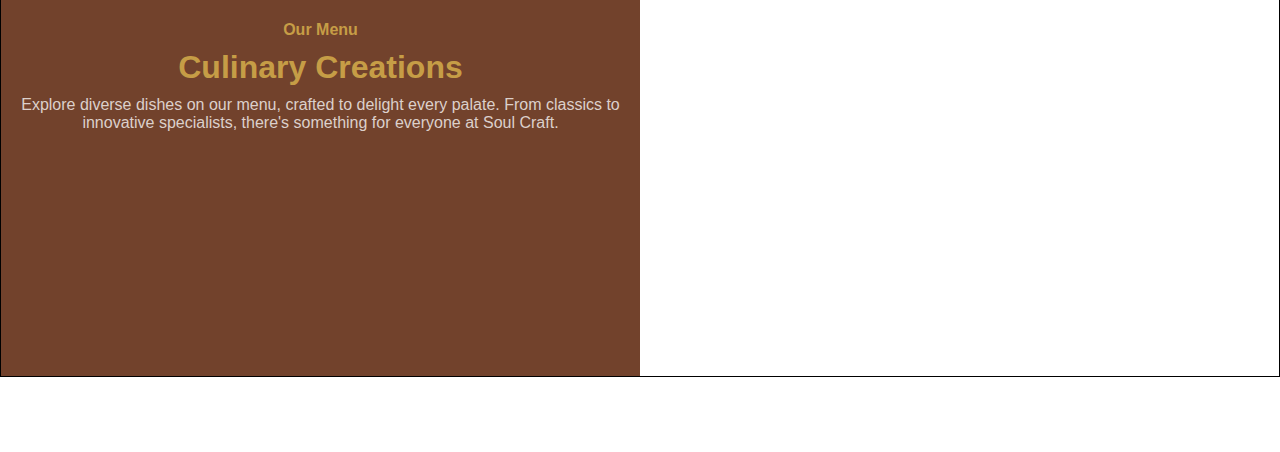
==== commit 8ff50aa7: "1.0.0" ====
--- a/index.html
+++ b/index.html
@@ -55,10 +55,11 @@
         </div>
     </section>
     <div class="core-values-section">
-        <div class="container">
+       <center> <div class="row">
             <h2 class="section-title">Our Core Values</h2>
             <h3 class="section-subtitle">Essense & Beliefs</h3>
-    
+        </div></center>
+        <div class="container">    
             <div class="content-wrapper">
                 <!-- Left Column -->
                 <div class="text-content-left">
--- a/styles.css
+++ b/styles.css
@@ -401,6 +401,7 @@
 
   @media (max-width: 480px) {
     .content-box {
+     bottom: -90px;
       width: 300px;
       height: 220px;
       border-radius: 150px 150px 0 0; /* Adjust semi-circle further for mobile */
--- a/fourth-page.css
+++ b/fourth-page.css
@@ -17,6 +17,7 @@
     width: 100%;
     display: flex;
     justify-content: space-evenly;
+    align-items: center;
 }
 
 .image-wrapper {
@@ -35,7 +36,6 @@
 .image-text {
     position: absolute;
     top: 40%;
-    right: 0;
     text-align: center;
     padding: 5px;
     color: #c69d46;
@@ -113,6 +113,8 @@
     .container {
         height: 70vh;
     }
+    .rectangular-div {
+        margin-top: 15vh;}
 
     .rectangular-div {
         flex-direction: column; /* Stack items vertically */
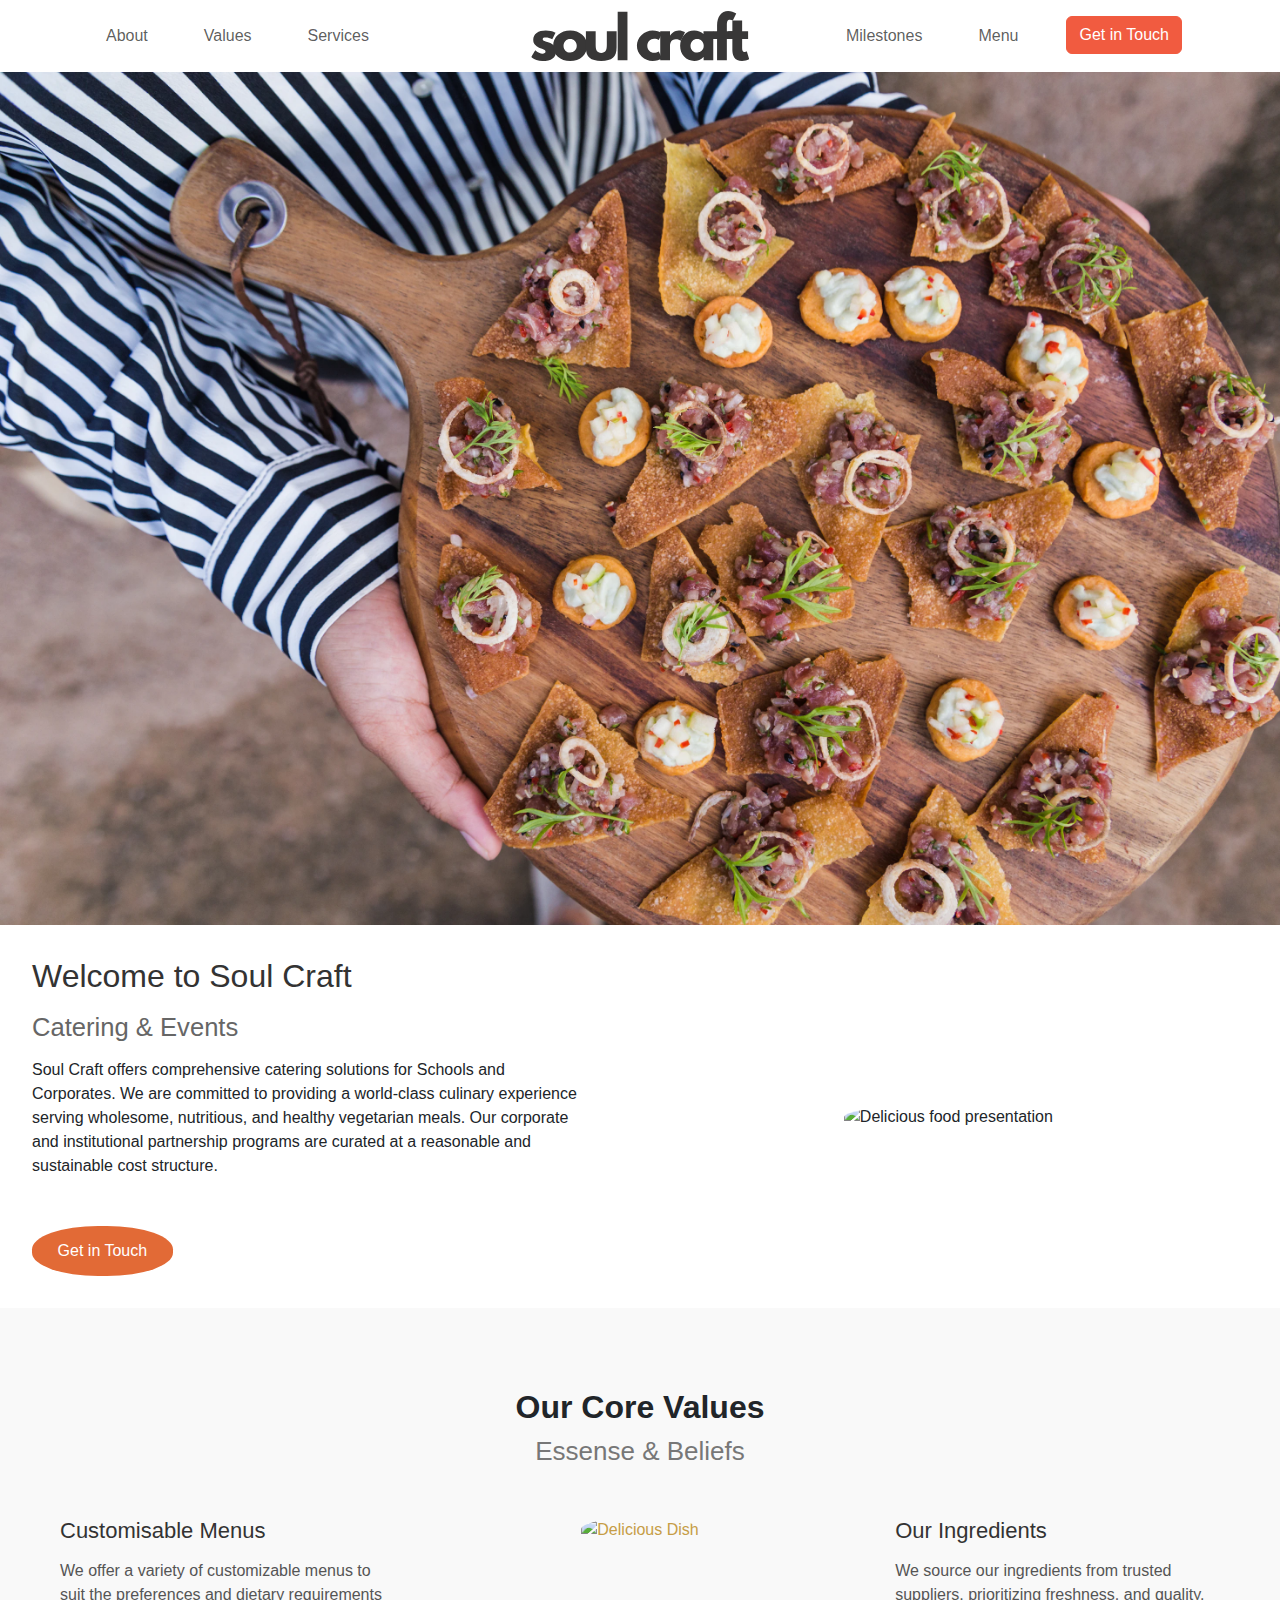
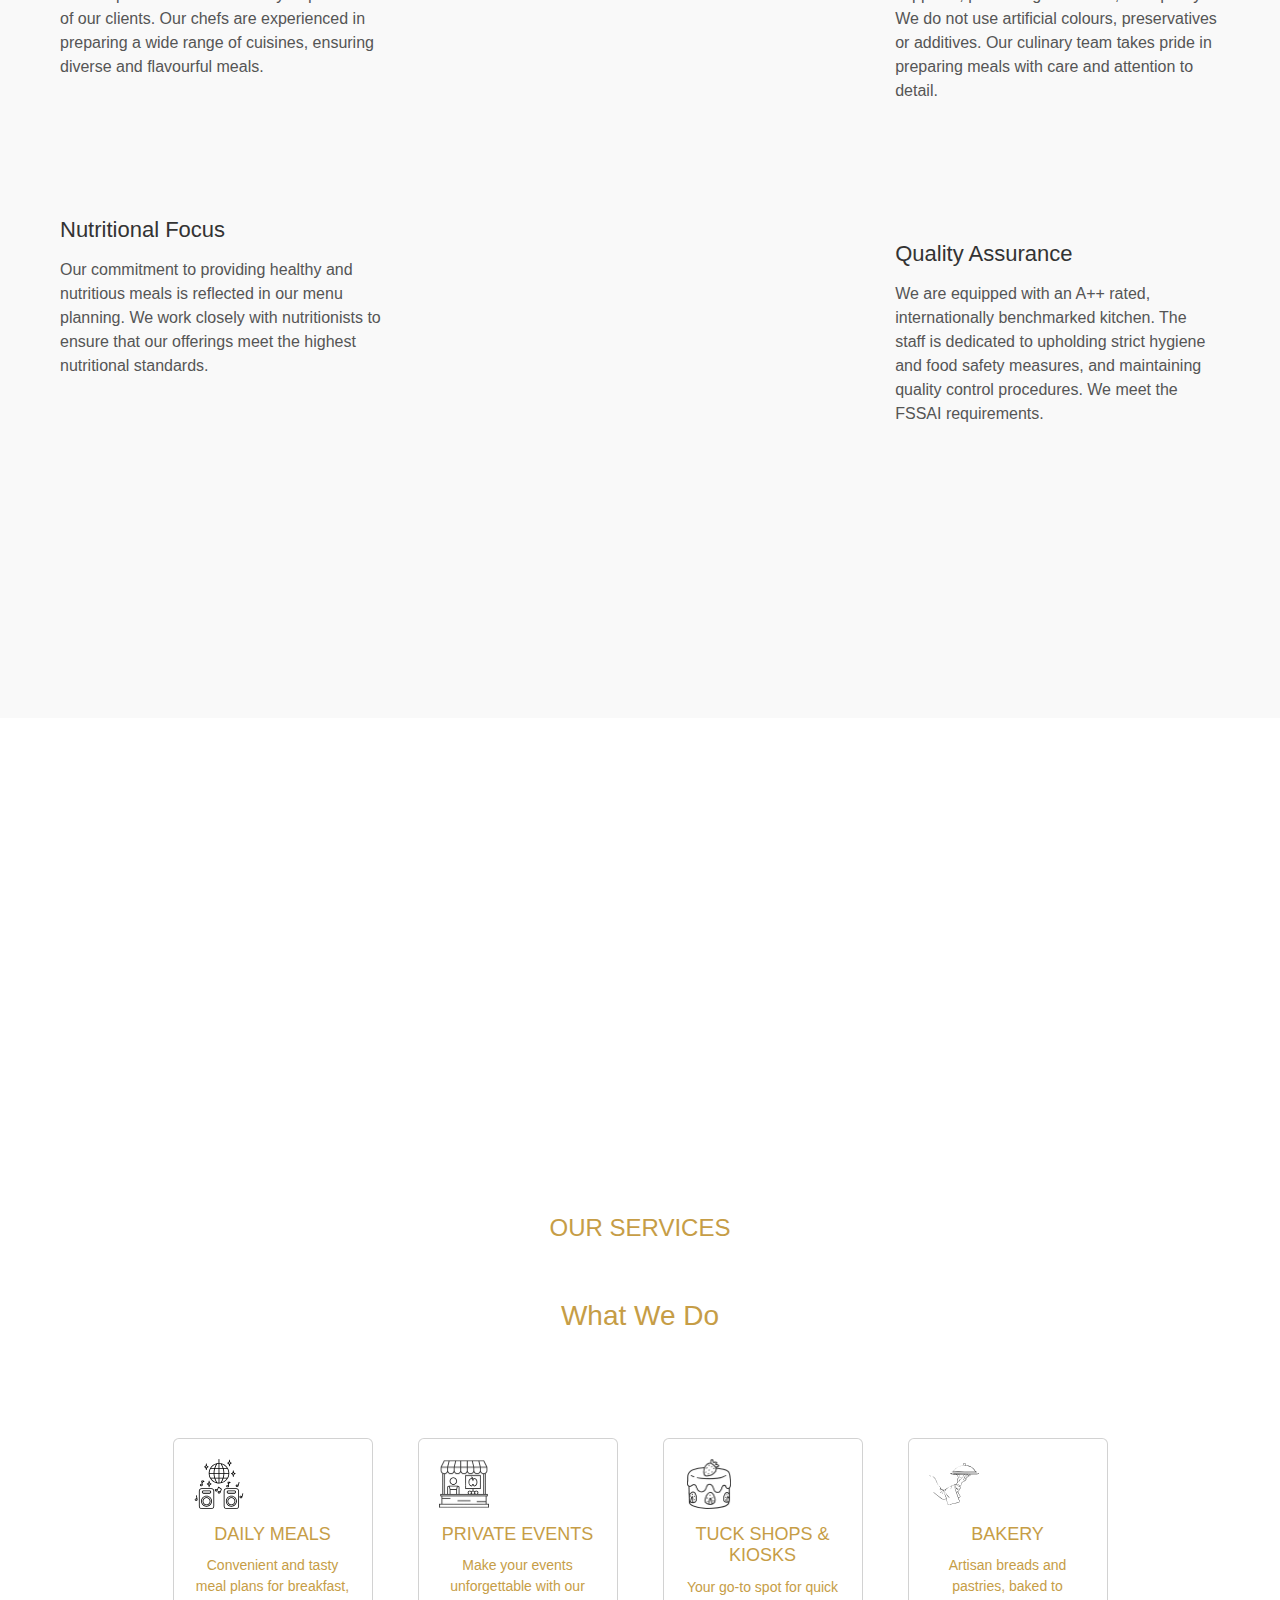
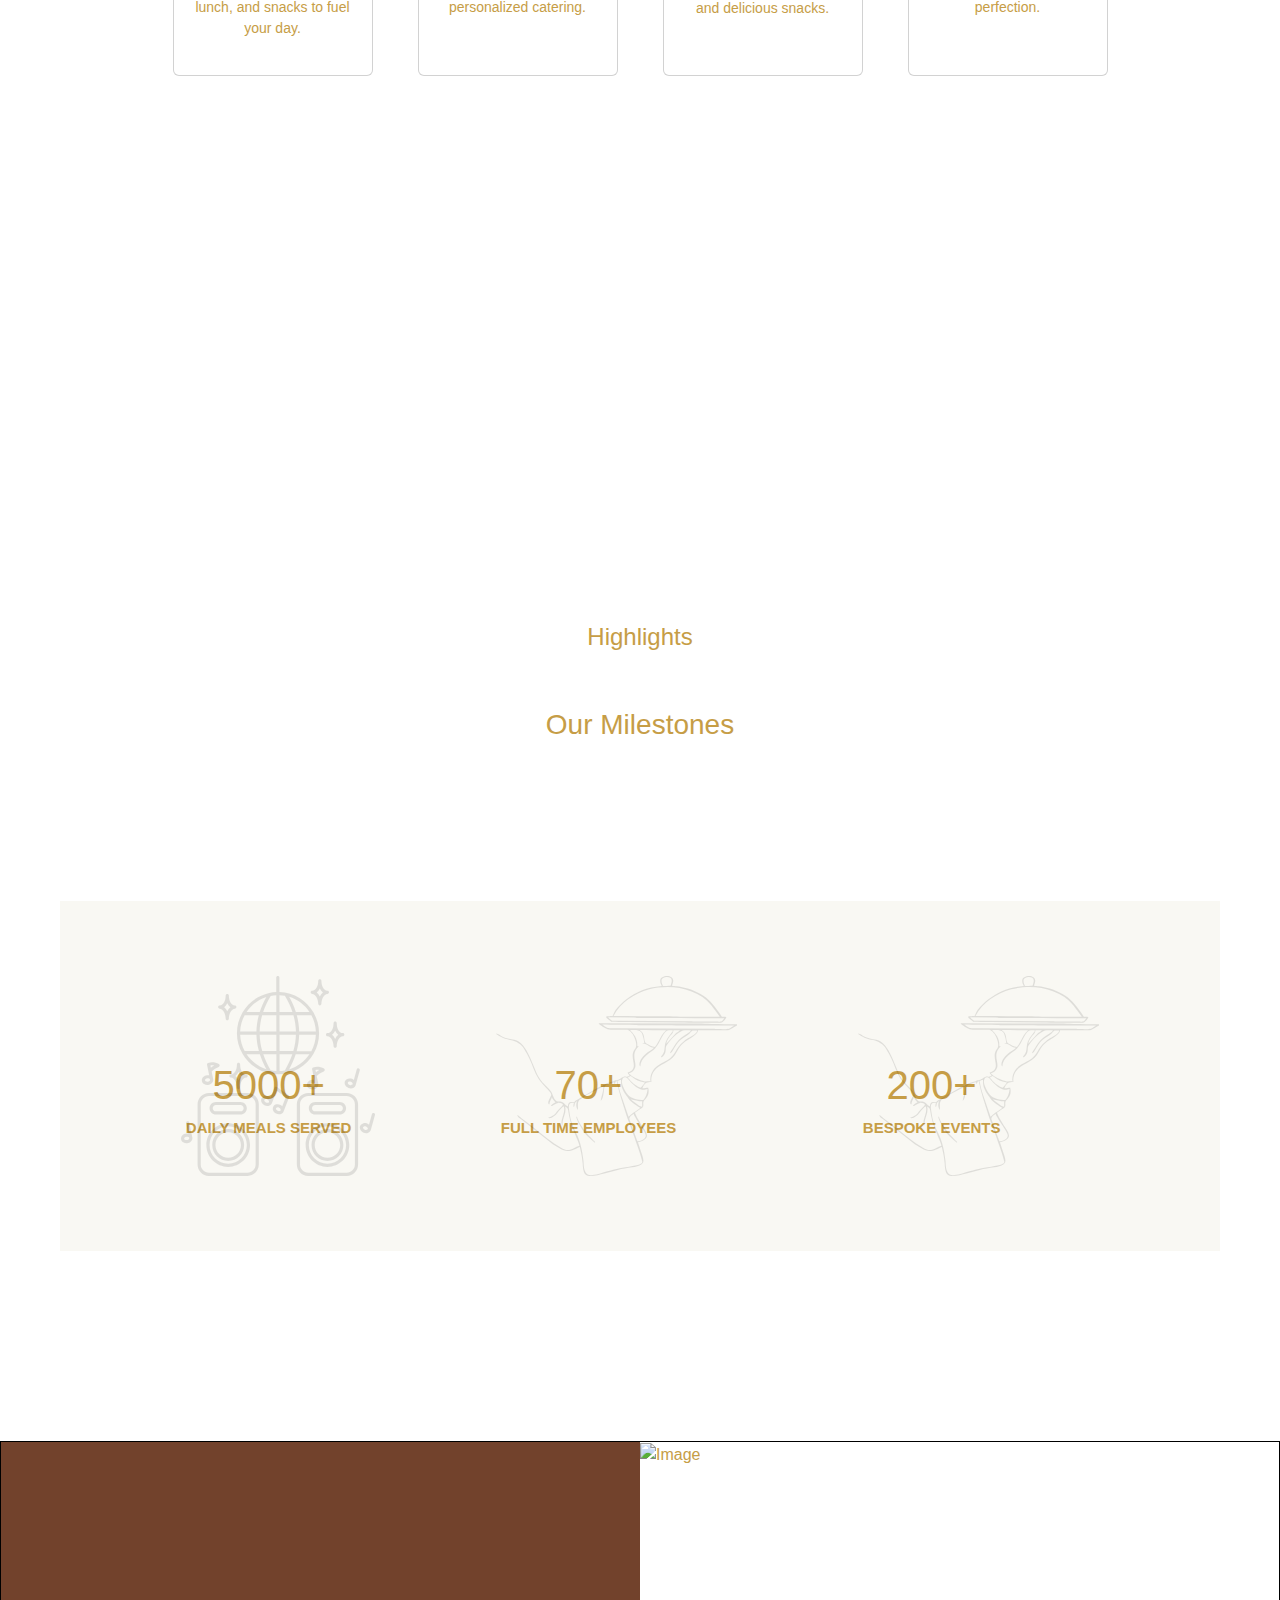
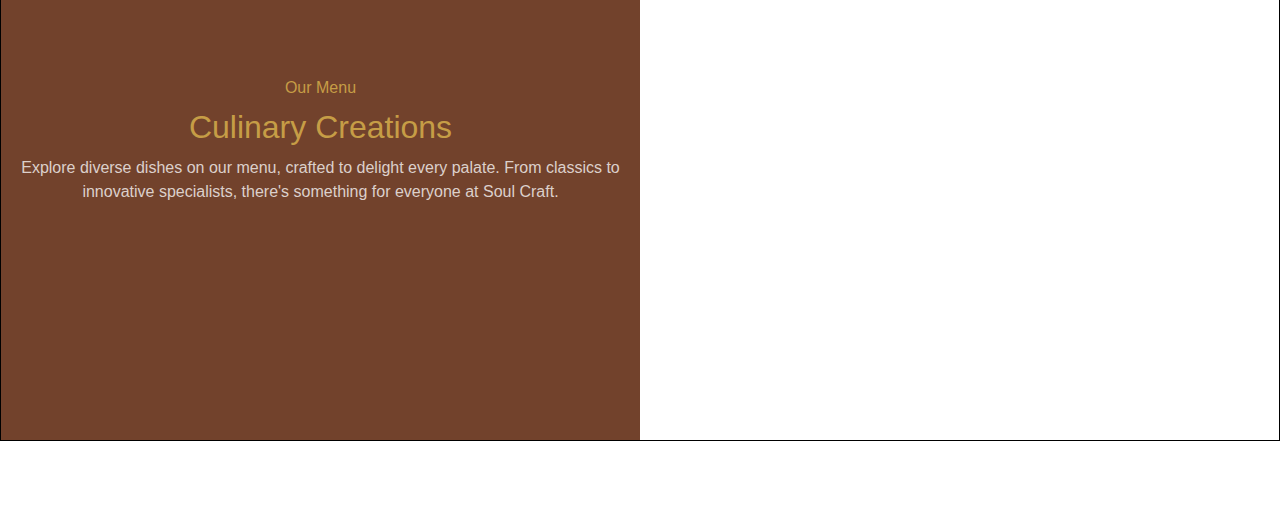
==== commit f916dffc: "0.0.1" ====
--- a/index.html
+++ b/index.html
@@ -4,34 +4,55 @@
     <meta charset="UTF-8">
     <meta name="viewport" content="width=device-width, initial-scale=1.0">
     <title>Soul Craft - Catering & Events</title>
+
+    <link href="https://cdn.jsdelivr.net/npm/bootstrap@5.3.3/dist/css/bootstrap.min.css" rel="stylesheet" integrity="sha384-QWTKZyjpPEjISv5WaRU9OFeRpok6YctnYmDr5pNlyT2bRjXh0JMhjY6hW+ALEwIH" crossorigin="anonymous">
+    <script src="https://cdn.jsdelivr.net/npm/bootstrap@5.3.3/dist/js/bootstrap.bundle.min.js" integrity="sha384-YvpcrYf0tY3lHB60NNkmXc5s9fDVZLESaAA55NDzOxhy9GkcIdslK1eN7N6jIeHz" crossorigin="anonymous"></script>
     <link rel="stylesheet" href="styles.css">
     <link rel="stylesheet" href="fourth-page.css">
 </head>
 <body>
 
-    <header>
-        <div class="navbar">
-            <nav>
-                <ul>
-                    <li><a href="#">About</a></li>
-                    <li><a href="#">Values</a></li>
-                </ul>
-            </nav>
-
-            <div class="logo">
-                <h1>soul craft</h1>
-            </div>
-
-            <nav>
-                <ul>
-                    <li><a href="#">Services</a></li>
-                    <li><a href="#">Milestones</a></li>
-                    <li><a href="#">Menu</a></li>
-                    <li><a href="#" class="button">Get in Touch</a></li>
-                </ul>
-            </nav>
-        </div>
-    </header>
+ 
+  <nav class="navbar navbar-expand-lg navbar-light bg-white">
+    <div class="container-fluid">
+      <!-- Left side: About, Values, Services -->
+      <button class="navbar-toggler" type="button" data-bs-toggle="collapse" data-bs-target="#navbarNav" aria-controls="navbarNav" aria-expanded="false" aria-label="Toggle navigation">
+        <span class="navbar-toggler-icon"></span>
+      </button>
+  
+      <!-- Centered Logo -->
+      <a class="navbar-brand mx-auto" href="#">
+        <img src="Soul Craft Logo.svg" alt="Soul Craft" style="height: 50px;">
+      </a>
+  
+      <div class="collapse navbar-collapse justify-content-between" id="navbarNav">
+        <ul class="navbar-nav">
+          <li class="nav-item">
+            <a class="nav-link" href="#">About</a>
+          </li>
+          <li class="nav-item">
+            <a class="nav-link" href="#">Values</a>
+          </li>
+          <li class="nav-item">
+            <a class="nav-link" href="#">Services</a>
+          </li>
+        </ul>
+  
+        <!-- Right side: Milestones, Menu, Get in Touch -->
+        <ul class="navbar-nav">
+          <li class="nav-item">
+            <a class="nav-link" href="#">Milestones</a>
+          </li>
+          <li class="nav-item">
+            <a class="nav-link" href="#">Menu</a>
+          </li>
+          <li class="nav-item">
+            <a class="btn btn-get-in-touch" href="#">Get in Touch</a>
+          </li>
+        </ul>
+      </div>
+    </div>
+  </nav>
 
     <section class="hero">
         <div class="hero-image">
@@ -184,4 +205,5 @@
 
         </section>
 </body>
+<script src="script.js"></script>
 </html>
--- a/styles.css
+++ b/styles.css
@@ -137,11 +137,16 @@
     .intro-content {
         flex-direction: column;
         text-align: center;
-    }
-
+        
+    }
+    .text-section{
+        padding-right: 8px;
+
+    }
     .text-section, .image-section {
         flex: none;
         width: 100%;
+        
     }
 
     .text-section h2 {
@@ -176,7 +181,8 @@
     }
 
     .image-section img {
-        width: 90%;
+        width: 100%;
+
     }
 }
   
@@ -426,3 +432,45 @@
       margin-bottom: 20px;
     }
   }
+/*some nav files*/
+
+.btn-get-in-touch {
+    color: #fff;
+    background-color: #f15b40;
+    border-color: #f15b40;
+}
+
+.btn-get-in-touch:hover {
+    background-color: #e04530;
+    border-color: #e04530;
+}
+
+/* Center logo adjustments */
+.navbar-brand {
+    position: absolute;
+    left: 50%;
+    transform: translateX(-50%);
+}
+
+.navbar-nav {
+    gap: 15px;
+}
+
+.navbar {
+    background-color: white;
+    box-shadow: 0 2px 5px rgba(0, 0, 0, 0.1);
+}
+
+        /* Adjust the navbar width for better spacing */
+        .navbar-nav {
+            gap: 40px; /* Less space between items */
+        }
+
+        /* Custom width control for left and right side */
+        .navbar-collapse {
+            flex-grow: 1;
+            display: flex;
+            justify-content: space-between;
+            padding-left: 70px; /* Adjust this value for finer control */
+            padding-right: 70px; /* Adjust this value for finer control */
+        }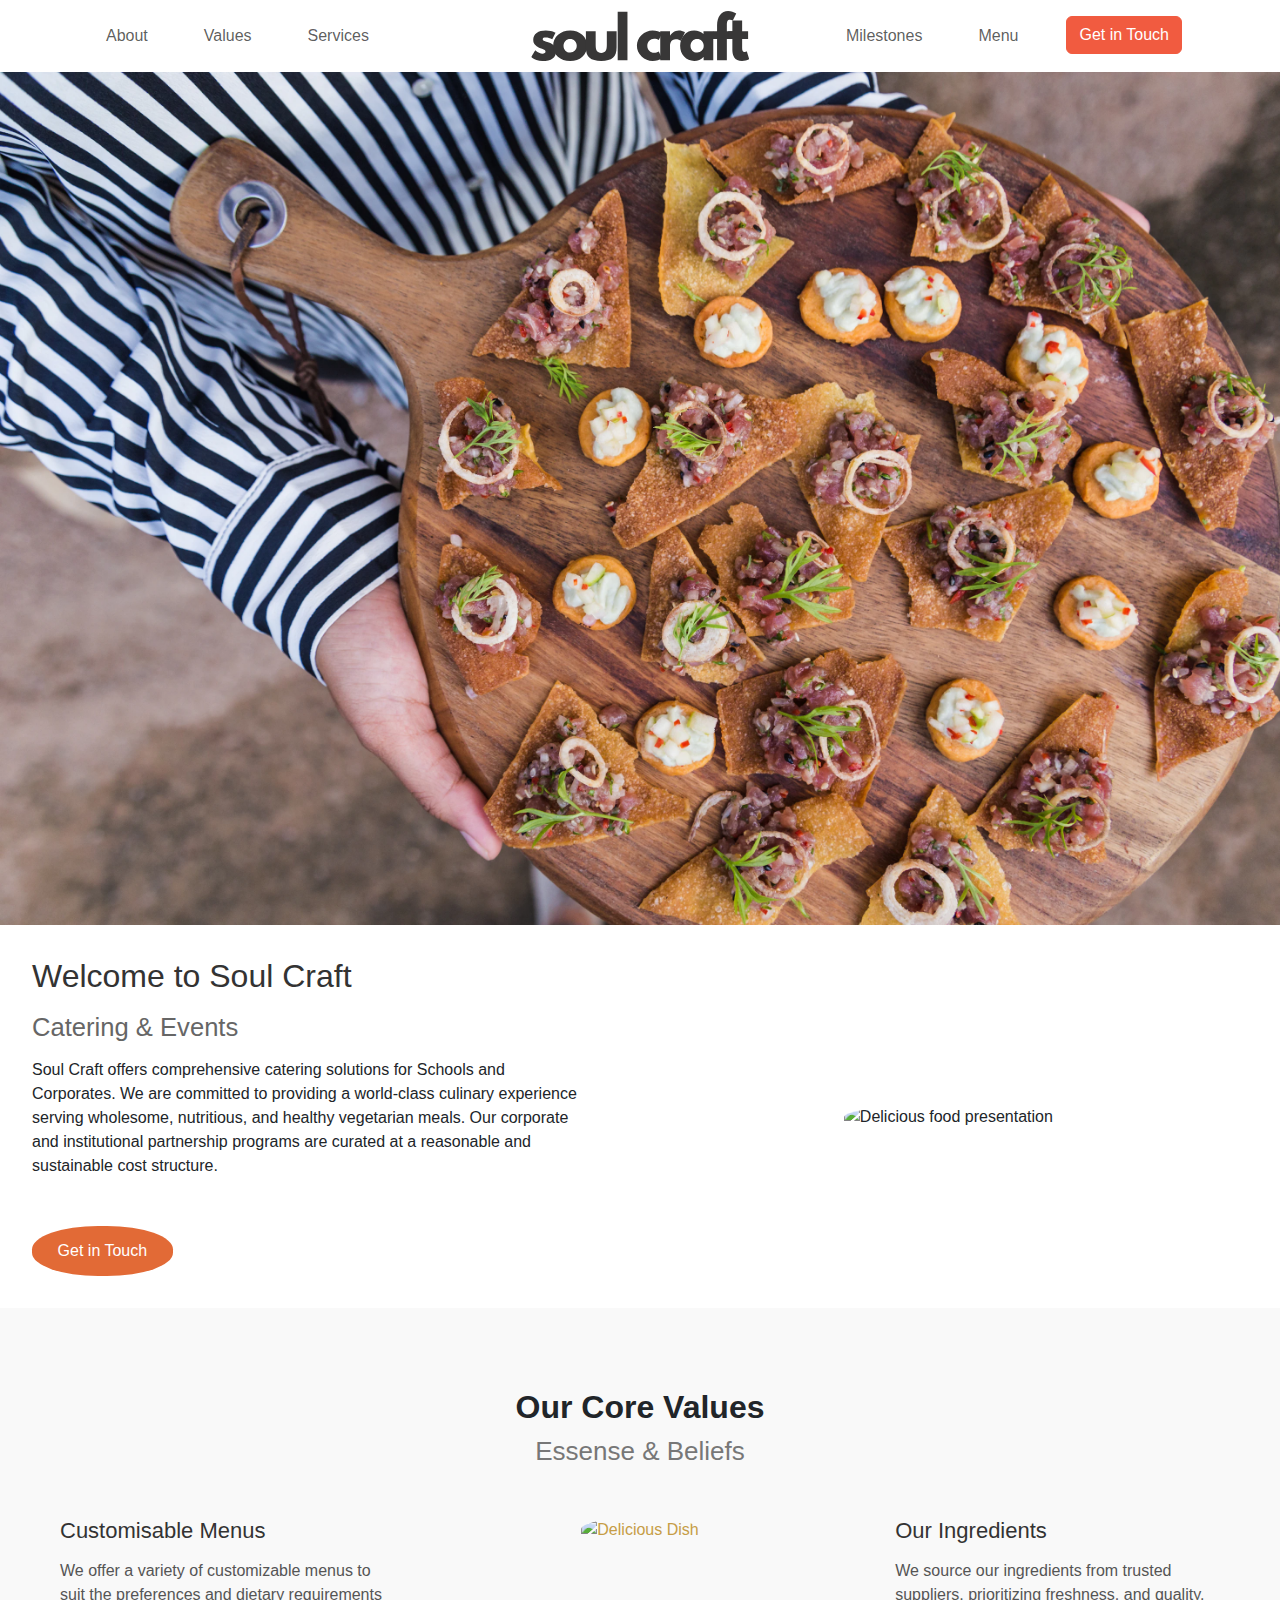
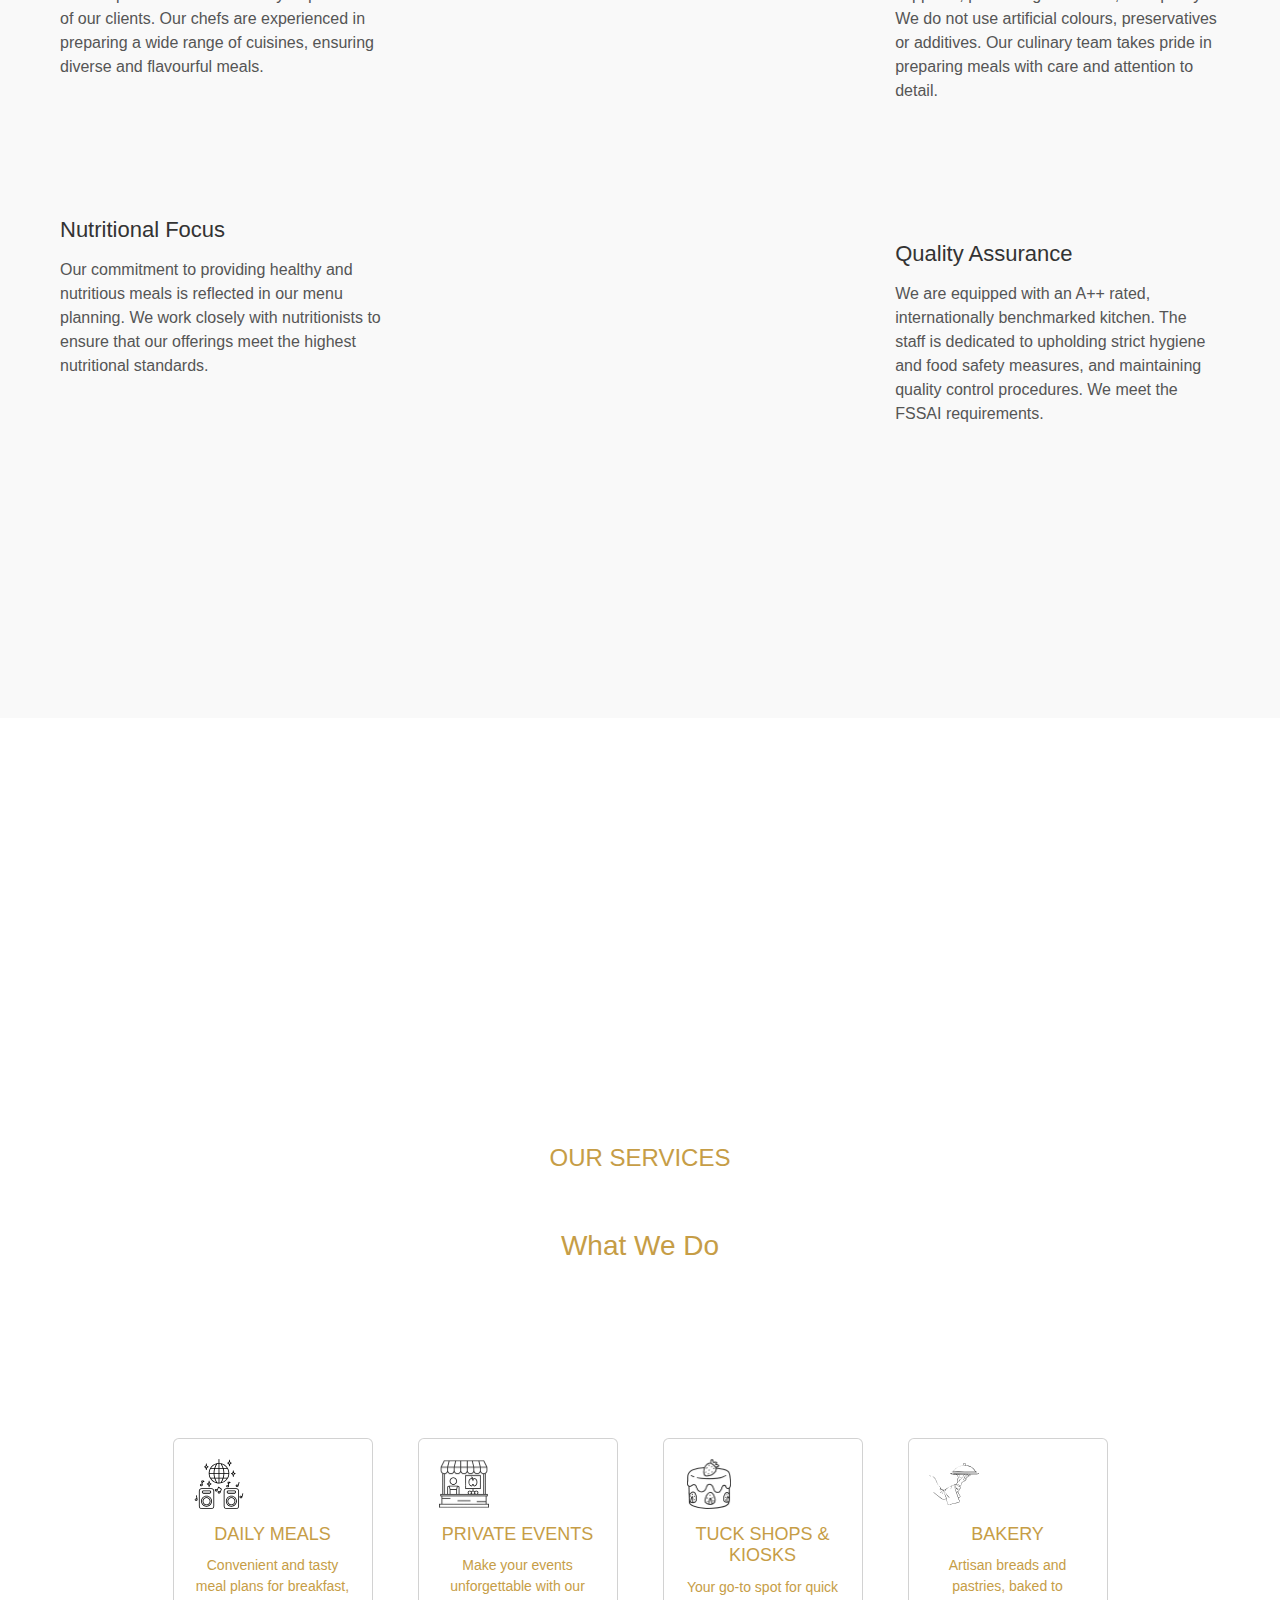
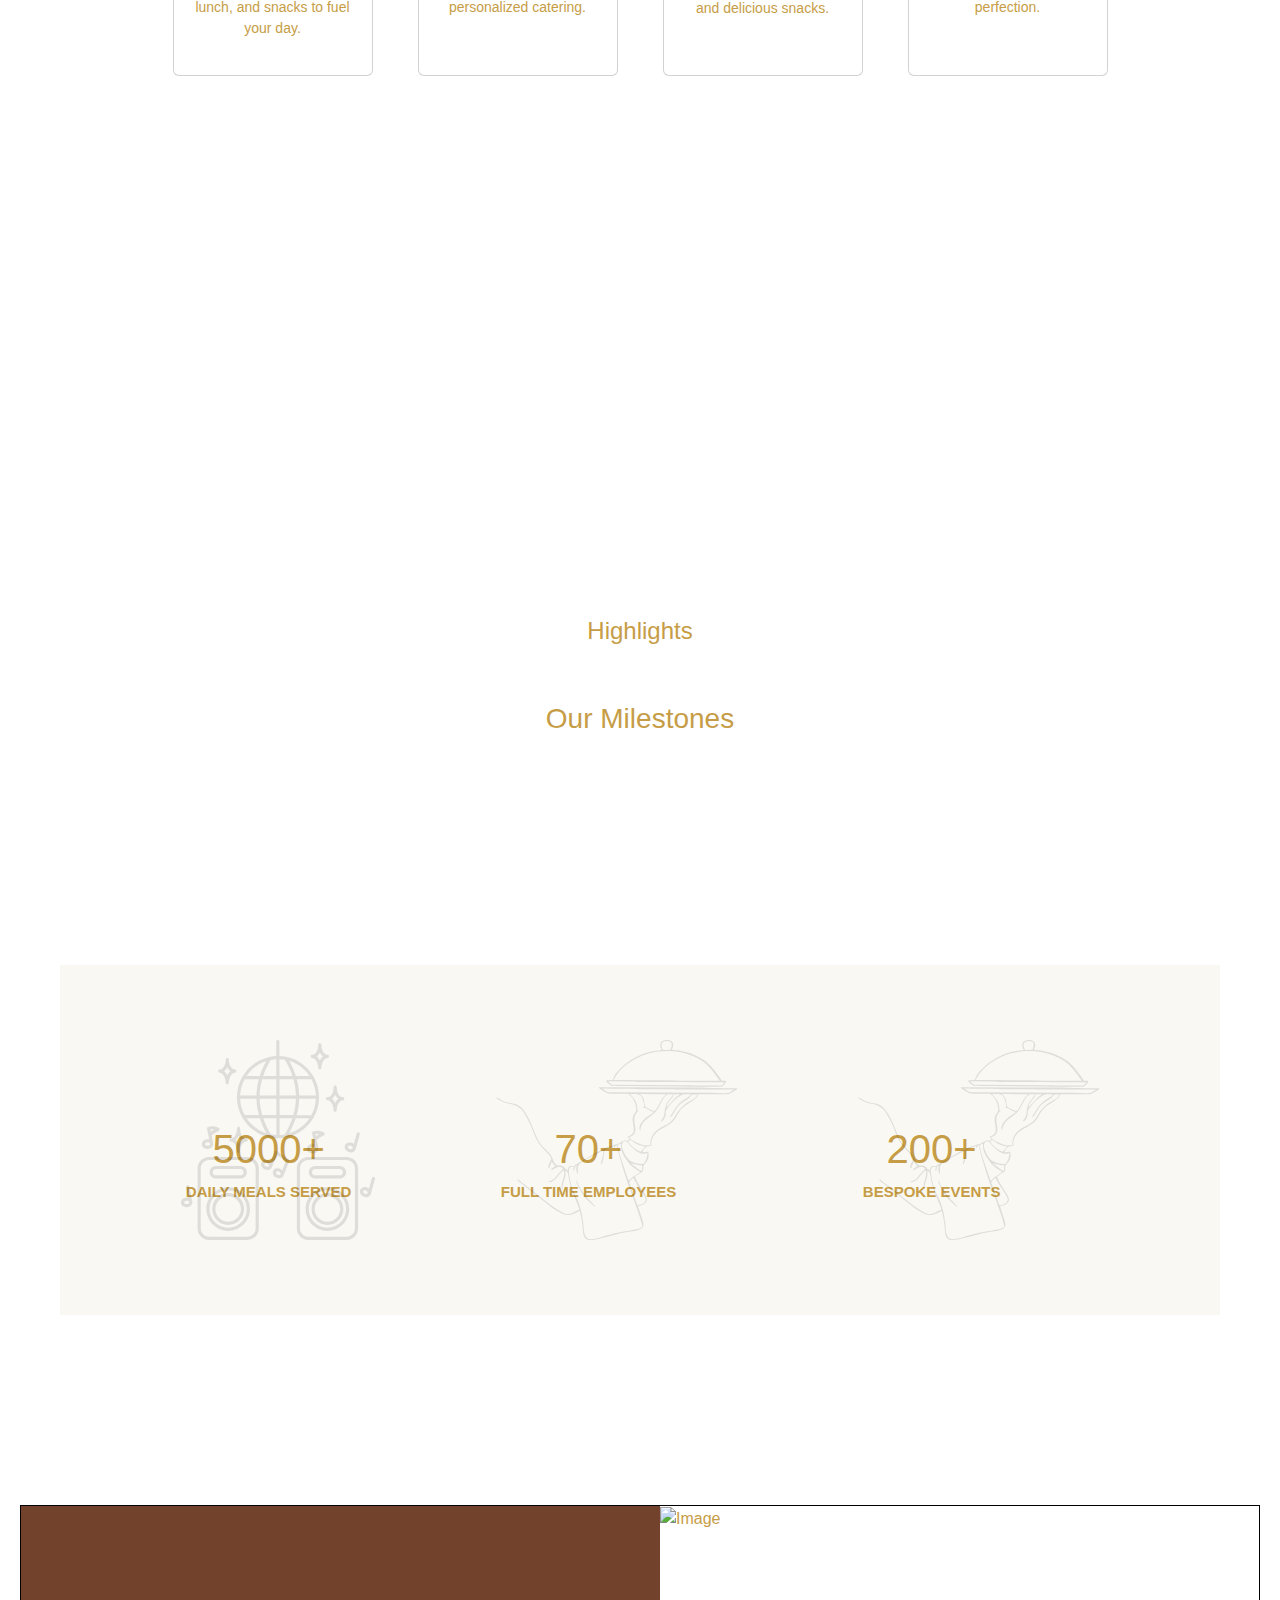
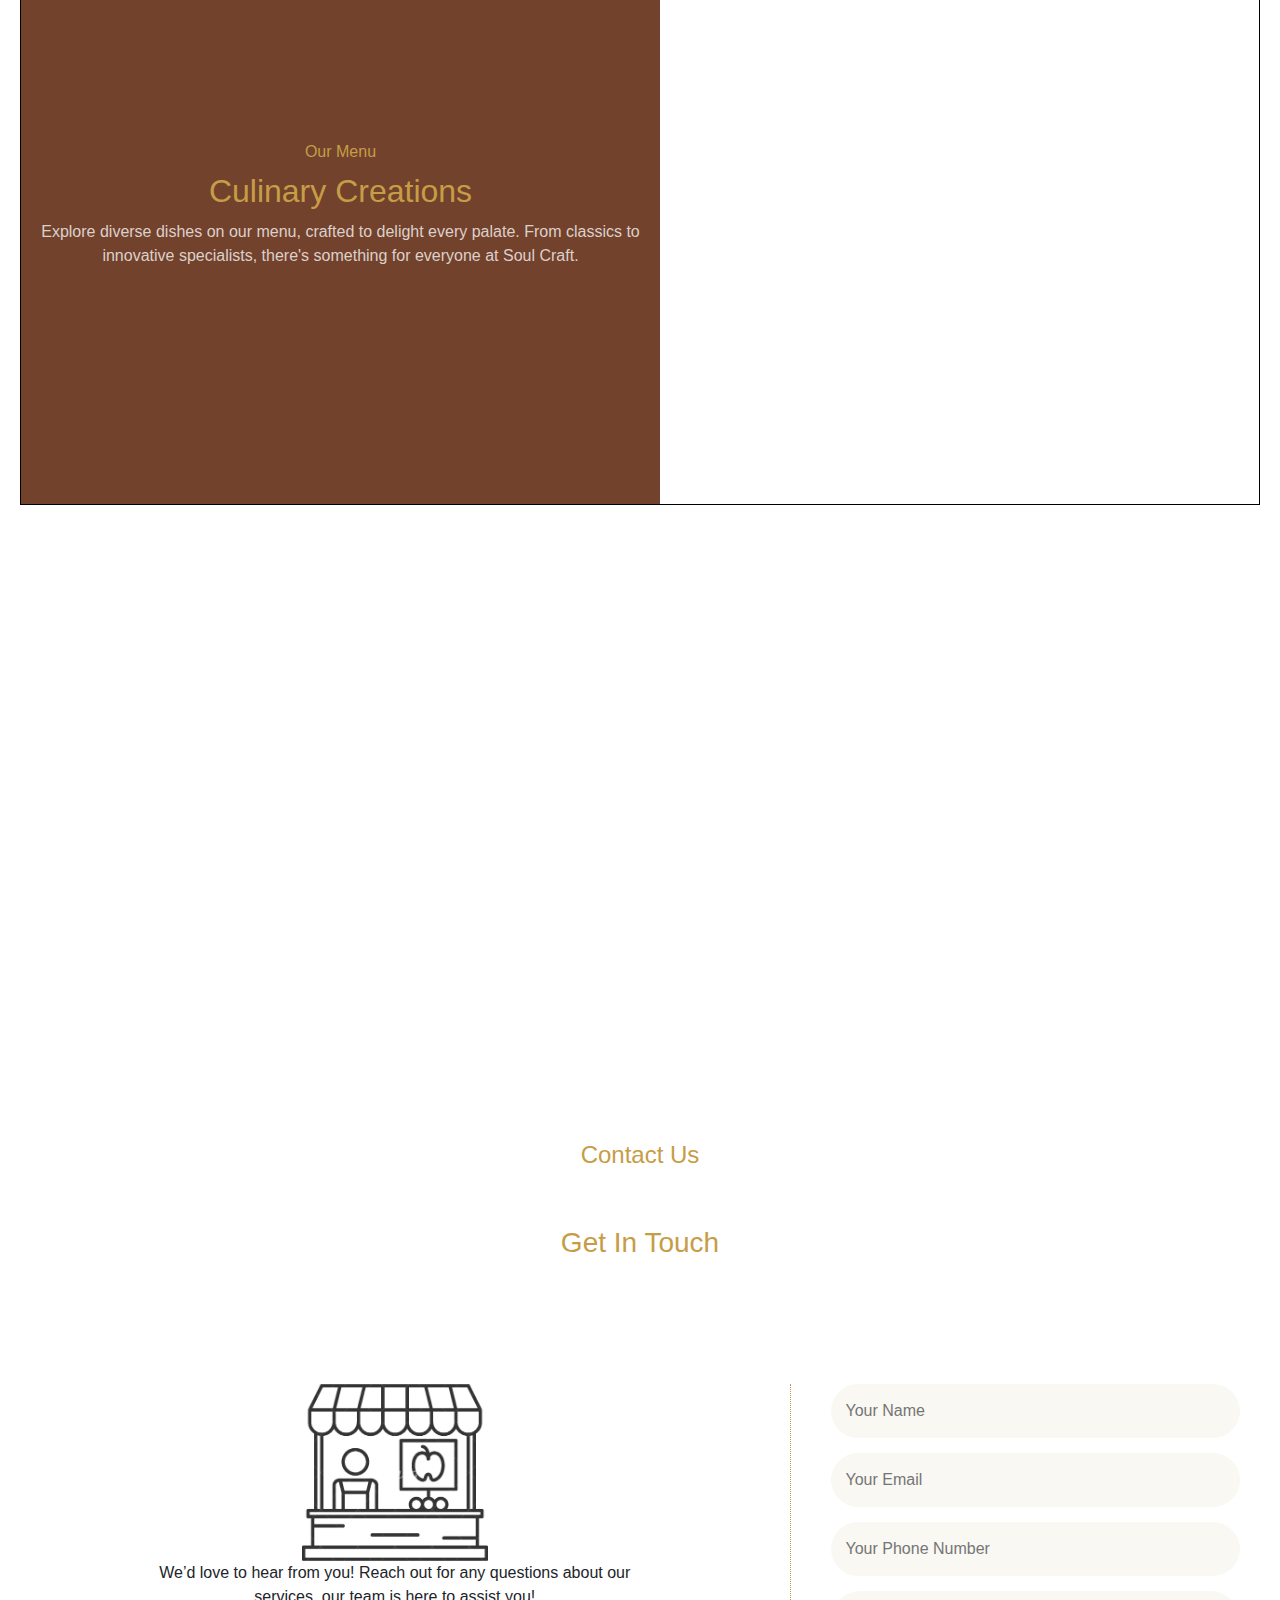
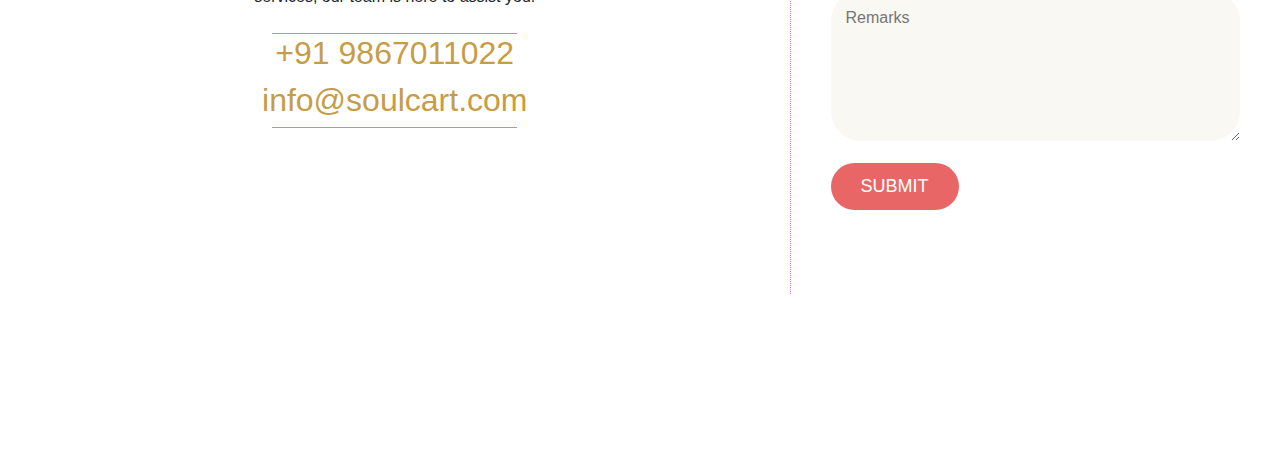
==== commit 35d880f6: "jjjjjf" ====
--- a/index.html
+++ b/index.html
@@ -160,7 +160,7 @@
     <section class="fourth-page">
 
         <!-- Top Section -->
-        <div class="top-section">
+        <div class="top-section-fifth">
             <div class="content-box">
                 <h3>Highlights</h3>
                 <br><br>
@@ -204,6 +204,76 @@
         </div>
 
         </section>
+    <section class="Fourth-page-fifth">
+
+      <div class="top-section-fifth">
+        <div class="content-box-fifth">
+            <h3>Contact Us</h3>
+            <br><br>
+            <h1>Get In Touch</h1>
+        </div>
+      </div>
+
+       <!-- third section-->
+       <div class="custom-container-fifth">
+        <div class="custom-partition-fifth">
+            <div class="custom-left-fifth">
+              <div class="img-container-fifth">
+                <img src="Icon-3.svg" alt="Image">
+              </div>
+              <div class="text-container-fifth">We’d love to hear from you! Reach out for any questions about our services, our team is here to assist you!</div><br>
+              <div class="line"></div>
+              <div class="contact-container-fifth">
+                <h2>+91 9867011022</h2>
+                <h2>info@soulcart.com</h2>
+              </div>
+              <div class="line"></div>
+                <!-- <div class="text-container-fifth">
+                    <h3 class="custom-small-heading-fifth">We’d love to hear from you! Reach out
+                      for any any questions about our
+                      services, our team is here to assist you!</h3>
+                    <h1 class="custom-big-heading-fifth">+91 0000000000</h1>
+                    <p class="custom-paragraph-fifth">info@soulcraft.com</p>
+                </div> -->
+            </div>
+            <div class="custom-right-fifth">
+                <!-- <img src="IMG_00342.jpg" alt="Image"> -->
+                <form class="contact-form">
+                  <div class="form-group">
+                      <input type="text" id="name" name="name" placeholder="Your Name" required>
+                  </div>
+      
+                  <div class="form-group">
+                      <input type="email" id="email" name="email" placeholder="Your Email" required>
+                  </div>
+      
+                  <div class="form-group">
+                      <input type="tel" id="phone" name="phone" placeholder="Your Phone Number" required>
+                  </div>
+      
+                  <div class="form-group">
+                      <textarea id="message" name="message" rows="5" placeholder="Remarks" required></textarea>
+                  </div>
+      
+                  <button type="submit">SUBMIT</button>
+              </form>
+            </div>
+        </div>
+    </div>
+
+    </section>
+    <!-- <footer>
+      <div class="footer-content">
+          <div class="footer-logo">
+              <img src="Soul Craft Logo.svg" alt="Soul Craft">
+          </div>
+          <div class="footer-text">
+              <p>© 2021 Soul Craft. All Rights Reserved.</p>
+              <p>www.soulcraft org in</p>
+          </div>
+          
+    </footer> -->
+    
 </body>
 <script src="script.js"></script>
 </html>
--- a/styles.css
+++ b/styles.css
@@ -317,7 +317,7 @@
   
   .content-box {
     position: absolute;
-    bottom: -160px; /* Overflow by 160px below the top section */
+    bottom: -90px; /* Overflow by 160px below the top section */
     left: 50%;
     transform: translateX(-50%);
     width: 450px;
--- a/fourth-page.css
+++ b/fourth-page.css
@@ -8,6 +8,7 @@
     display: flex;
     justify-content: center;
     height: 75vh;
+    padding: 0 20px; /* Add padding for smaller screens */
 }
 
 .rectangular-div {
@@ -18,6 +19,7 @@
     display: flex;
     justify-content: space-evenly;
     align-items: center;
+    flex-wrap: wrap; /* Ensure the content wraps */
 }
 
 .image-wrapper {
@@ -47,6 +49,7 @@
 .custom-container {
     color: #c69d46;
     height: 75vh;
+    padding: 0 20px;
 }
 
 .custom-partition {
@@ -55,15 +58,18 @@
     width: 100%;
     height: 520px;
     border: 1px solid #000;
+    flex-wrap: wrap; /* Allow wrapping on smaller screens */
 }
 
 .custom-left, .custom-right {
     flex: 1;
+    min-width: 300px; /* Set minimum width for columns */
 }
 
 .custom-right img {
     width: 100%;
     height: 100%;
+    object-fit: cover;
 }
 
 .custom-left {
@@ -72,6 +78,7 @@
     justify-content: center;
     align-items: center;
     text-align: center;
+    padding: 20px; /* Ensure content fits well */
 }
 
 .custom-small-heading {
@@ -113,10 +120,9 @@
     .container {
         height: 70vh;
     }
+
     .rectangular-div {
-        margin-top: 15vh;}
-
-    .rectangular-div {
+        margin-top: 15vh;
         flex-direction: column; /* Stack items vertically */
         height: auto;
     }
@@ -179,3 +185,199 @@
         font-size: 14px;
     }
 }
+
+/* Last Page CSS */
+.third_page-fifth {
+    display: flex;
+    flex-direction: column;
+    align-items: center;
+    justify-content: center;
+    text-align: center;
+}
+
+.top-section-fifth {
+    margin-top: 5%;
+    background-image: url('Page3_img.jpg');
+    background-size: cover;
+    background-position: center;
+    height: 550px;
+    width: 100%;
+    position: relative;
+}
+
+
+.content-box-fifth {
+    position: absolute;
+    bottom: -160px;
+    left: 50%;
+    transform: translateX(-50%);
+    width: 450px;
+    height: 300px;
+    background-color: white;
+    border-radius: 225px 225px 0 0;
+    padding: 20px;
+    display: flex;
+    flex-direction: column;
+    justify-content: center;
+    align-items: center;
+}
+
+.content-box-fifth h3 {
+    font-size: 24px;
+    color: #c69d46;
+}
+
+.content-box-fifth h1 {
+    color: #c69d46;
+    font-size: 28px;
+}
+
+.content-box-fifth h2 {
+    font-size: 18px;
+    color: #c69d46;
+    margin-top: 10px;
+}
+
+.bottom-section-fifth {
+    margin-top: 120px;
+    width: 100%;
+    display: flex;
+    justify-content: space-around;
+    flex-wrap: wrap;
+    padding: 50px 150px;
+    background-color: white;
+}
+
+.custom-container-fifth {
+    width: 100%;
+    margin-top: 180px;
+    height: 75vh;
+}
+
+.custom-partition-fifth {
+    margin-top: 5vh;
+    padding-top: 10px;
+    display: flex;
+    width: 100%;
+    height: 520px;
+    flex-wrap: wrap;
+}
+
+.custom-left-fifth, .custom-right-fifth {
+    flex: 1;
+}
+
+.custom-left-fifth {
+    display: flex;
+    flex-direction: column;
+    align-items: center;
+    text-align: center;
+    padding: 0 150px;
+    box-sizing: border-box;
+}
+
+.custom-left-fifth p {
+    text-align: center;
+    margin-bottom: 10px;
+}
+
+.custom-left-fifth h2 {
+    color: #c69d46;
+}
+
+.line {
+    height: 1px;
+    border: #c69d46;
+    background-color: #c69d46;
+    width: 50%;
+    margin: 0 auto;
+}
+
+.custom-right-fifth {
+    align-items: start;
+    border-left: #c69d46 dotted 1px;
+}
+
+/* Contact Form */
+.contact-form {
+    max-width: 600px;
+    margin: 0 auto;
+    padding: 0 40px;
+}
+
+.form-group {
+    margin-bottom: 15px;
+}
+
+.form-group input,
+.form-group textarea {
+    color: #c69d46;
+    width: 100%;
+    padding: 15px;
+    font-size: 16px;
+    border: none;
+    border-radius: 30px;
+    outline: none;
+    background-color: #f9f8f3;
+}
+
+button {
+    padding: 10px 30px;
+    background-color: #e86666;
+    color: white;
+    border: none;
+    font-size: 18px;
+    border-radius: 25px;
+    cursor: pointer;
+    transition: background-color 0.3s ease;
+}
+
+button:hover {
+    background-color: #0056b3;
+}
+
+
+
+
+
+/* footer css */
+footer {
+    background-color: #343a40; /* Dark background */
+    padding: 10px 0; /* Padding for space around the content */
+    color: rgb(223, 8, 8); /* Text color */
+}
+
+.footer-content {
+    display: flex;
+    flex-direction: column;
+    align-items: center;
+    justify-content: center;
+    text-align: center;
+}
+
+.footer-logo img {
+    max-width: 150px; /* Restrict logo width */
+    height: auto;
+    margin-bottom: 15px; /* Space between logo and text */
+}
+
+.footer-text p {
+    margin: 5px 0;
+}
+
+@media (min-width: 768px) {
+    .footer-content {
+        flex-direction: row;
+        justify-content: space-between;
+        text-align: left;
+    }
+
+    .footer-logo {
+        flex: 1;
+    }
+
+    .footer-text {
+        flex: 1;
+    }
+}
+
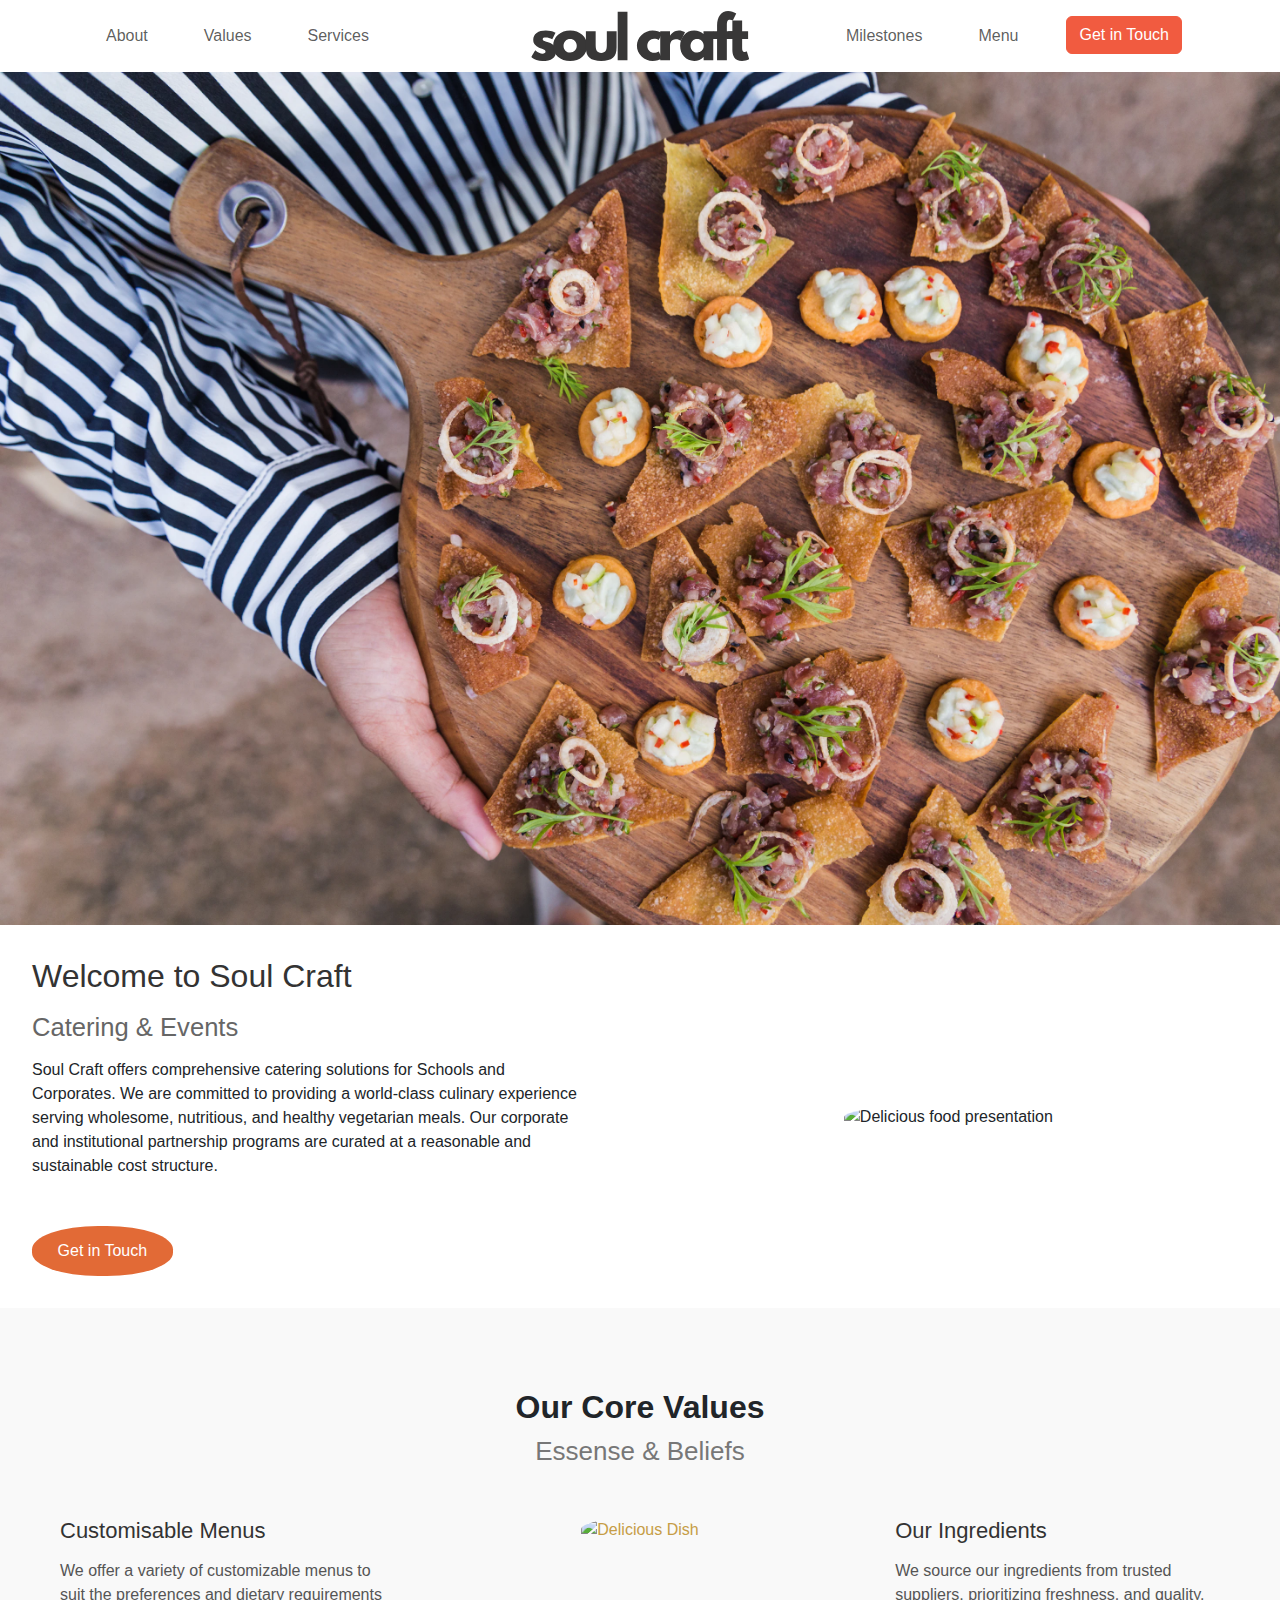
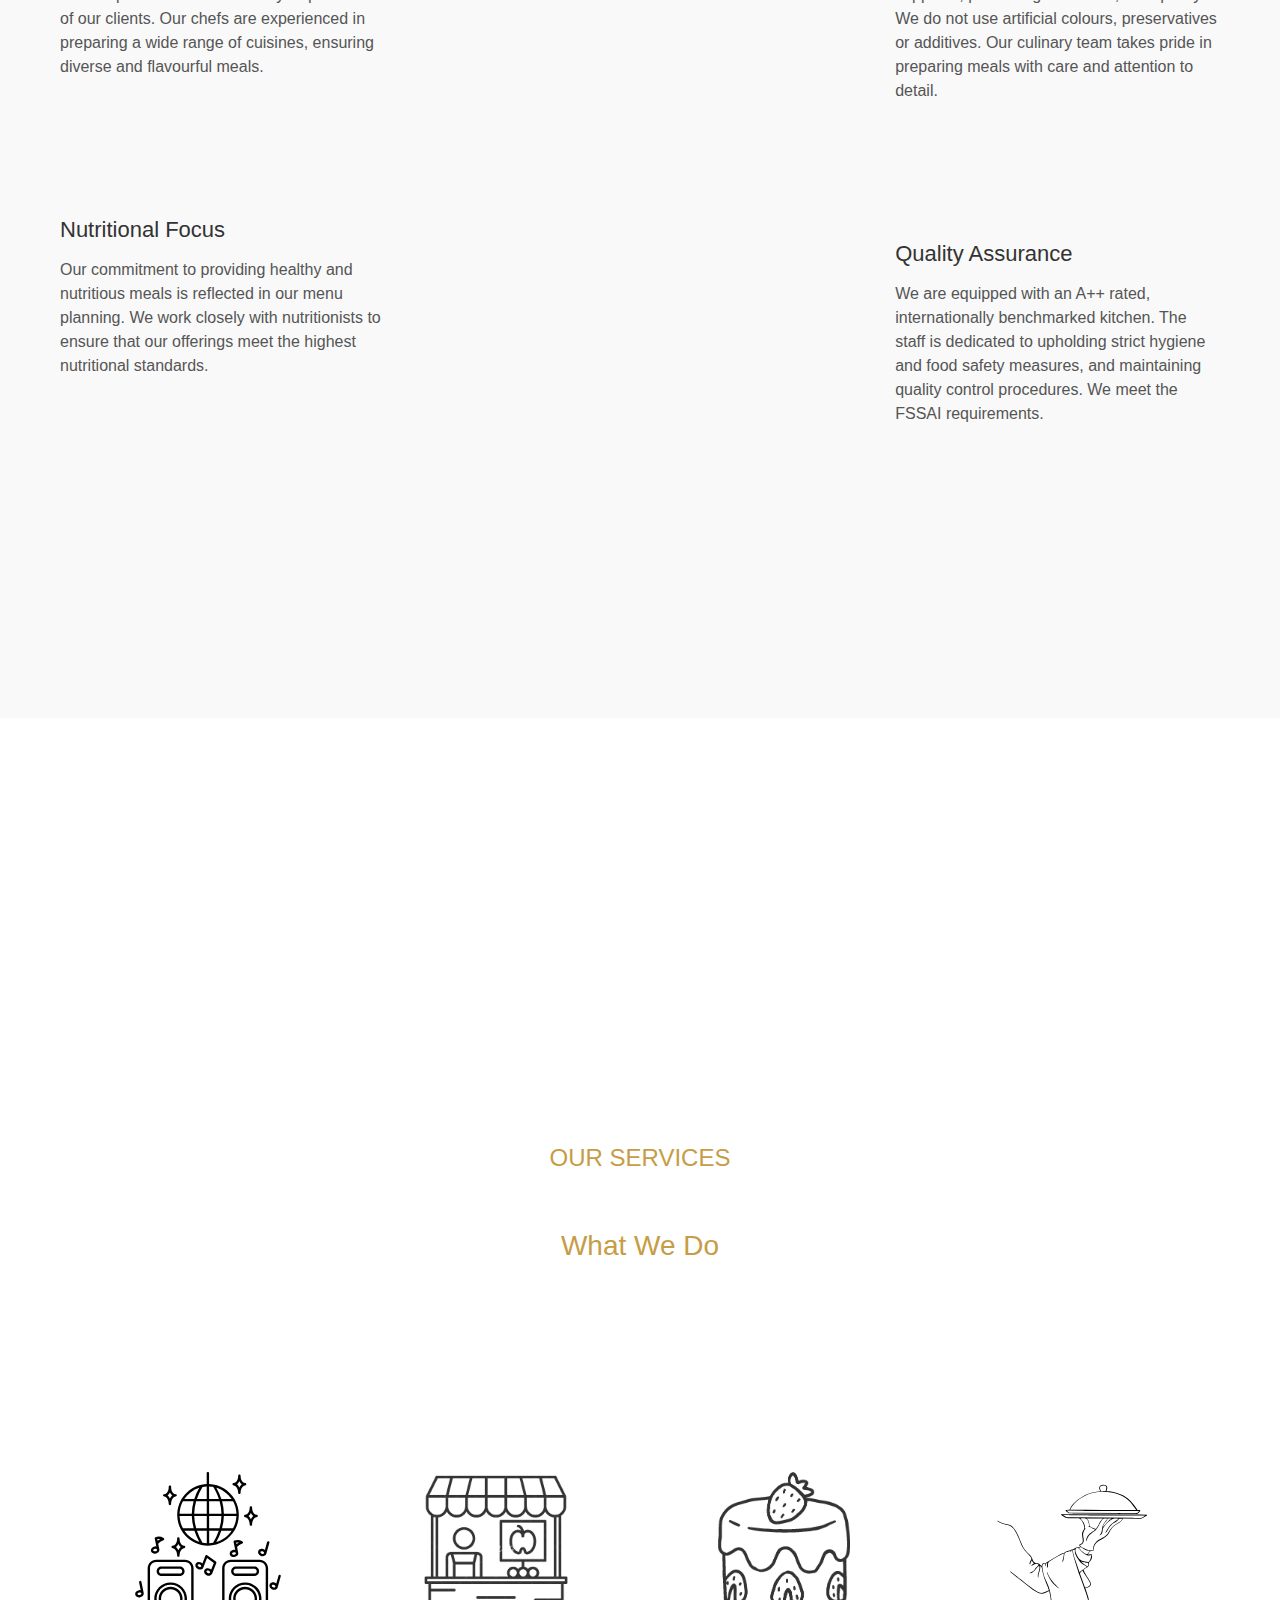
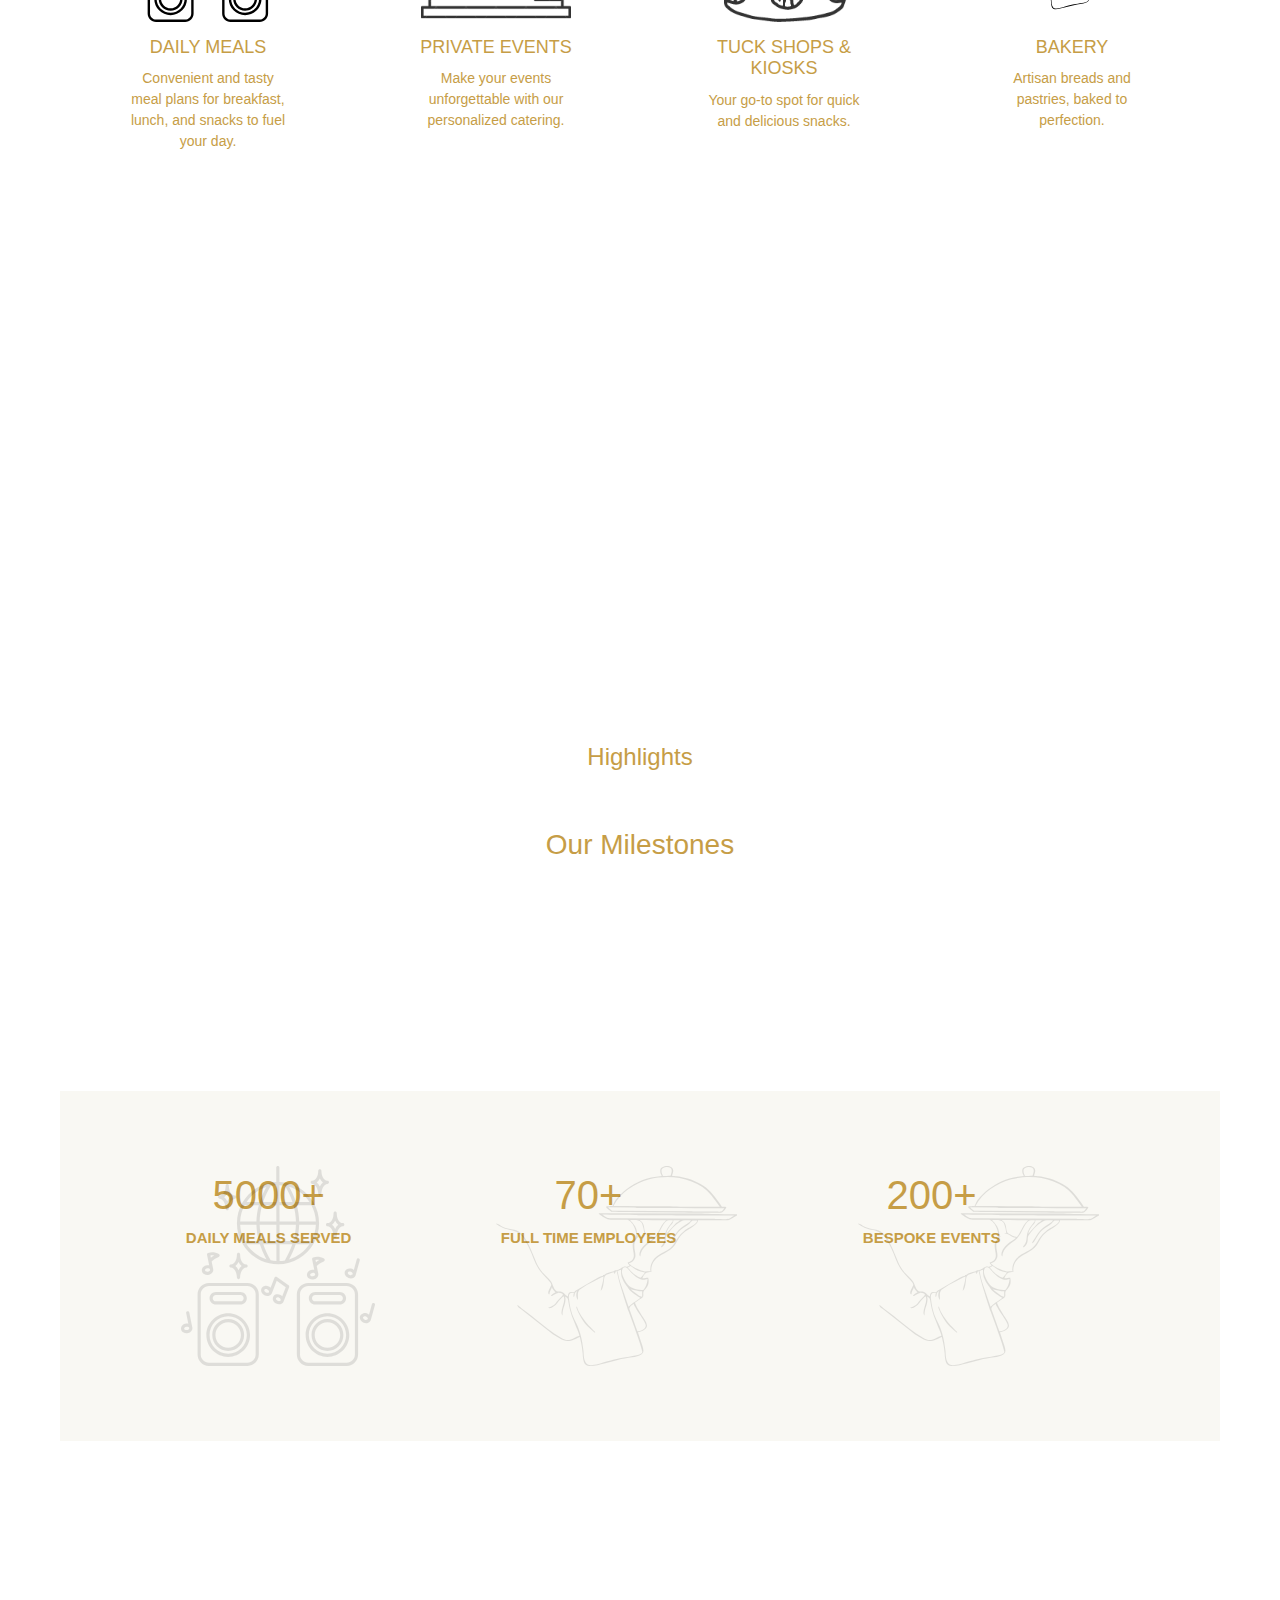
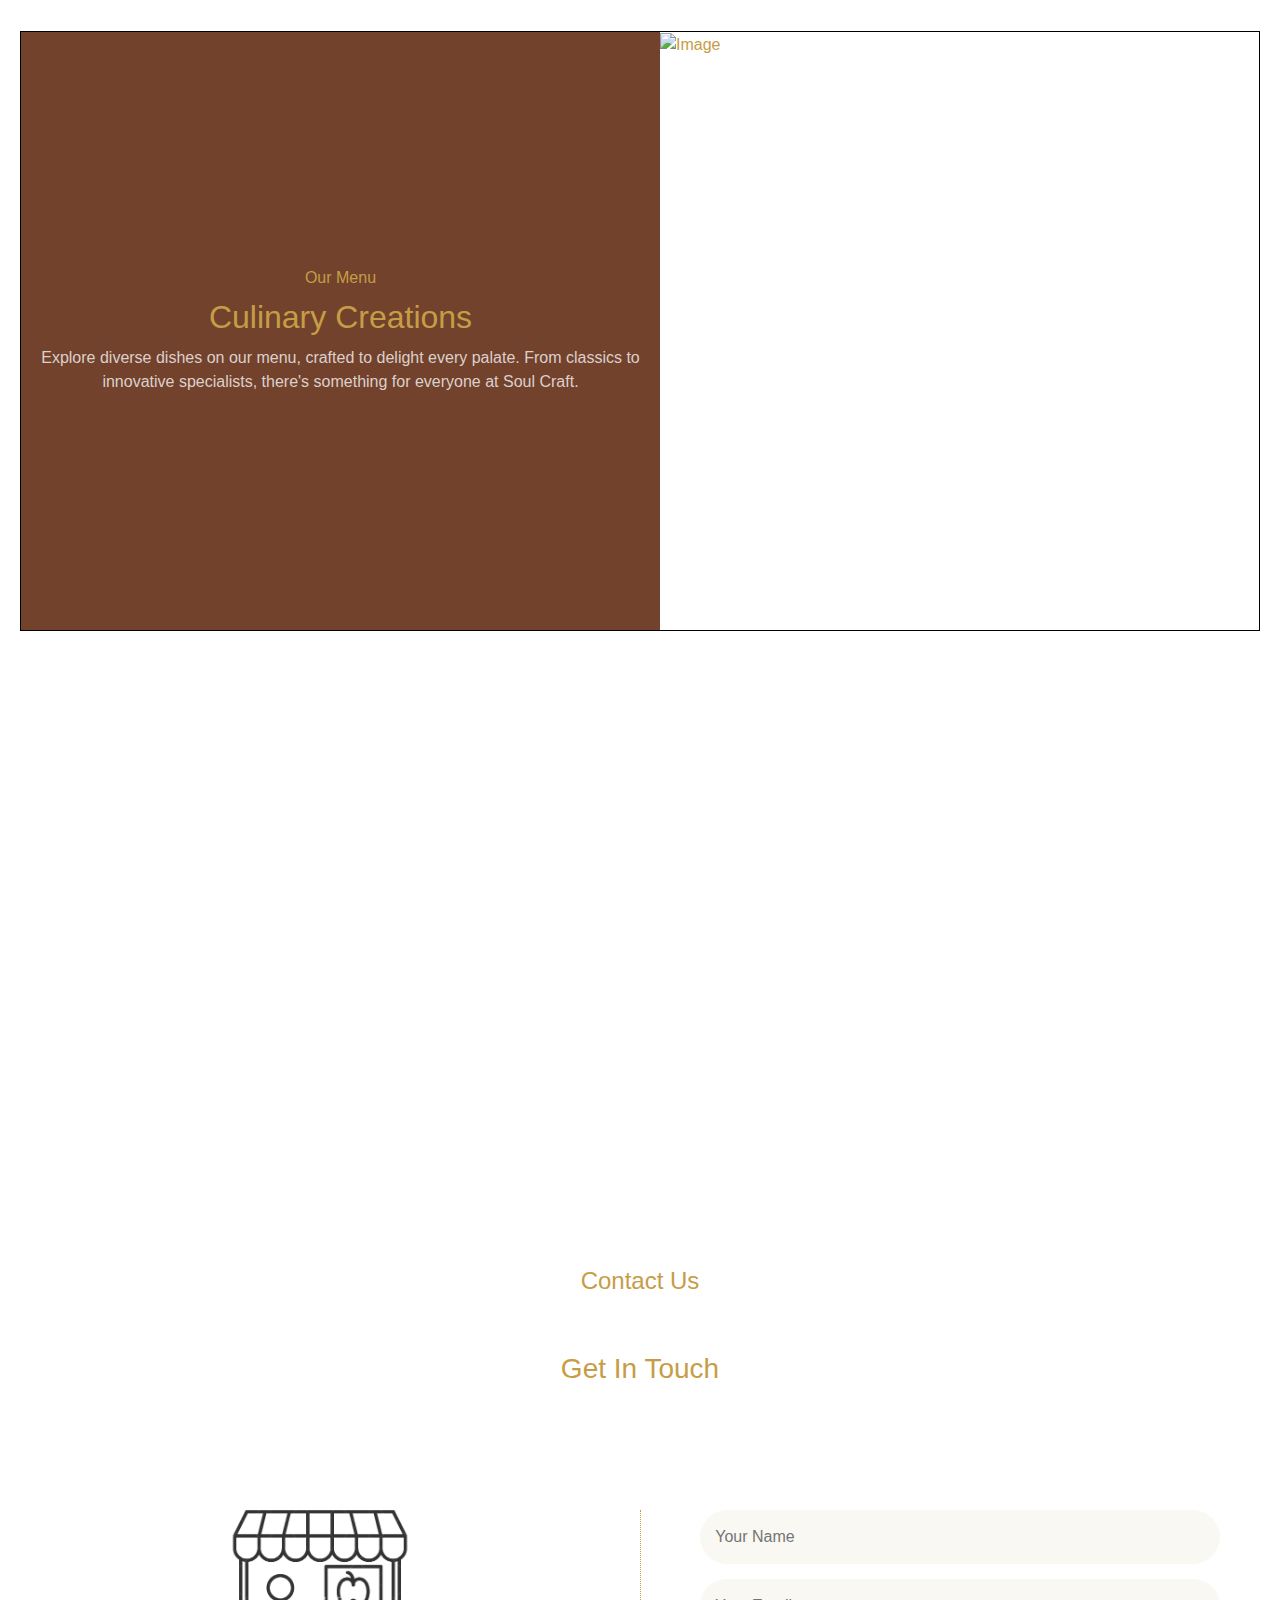
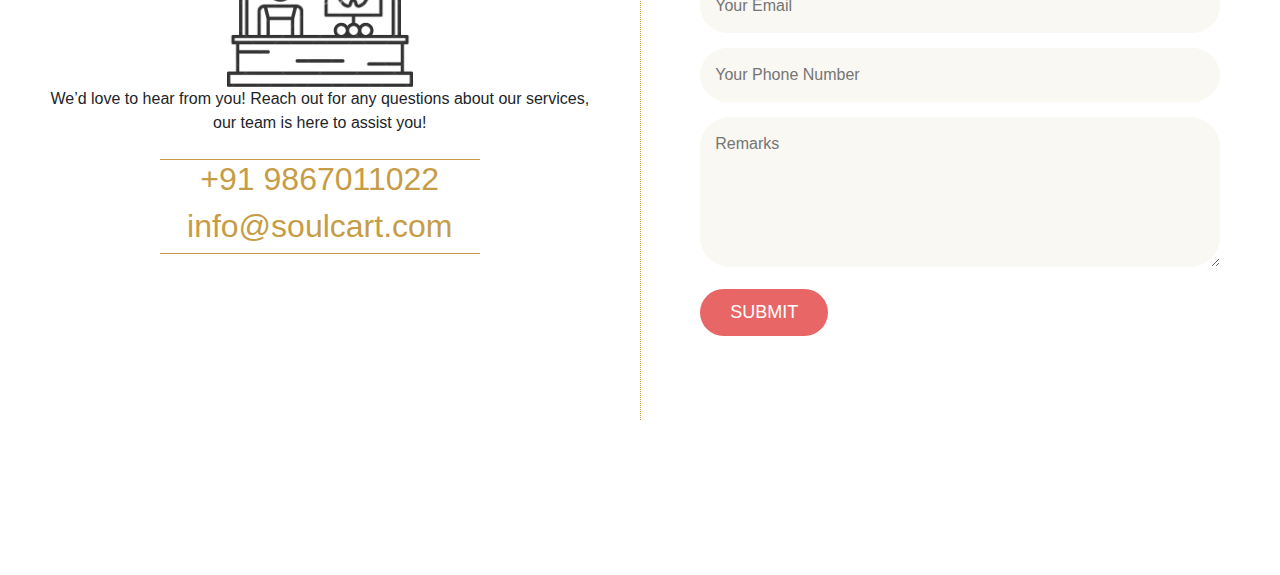
==== commit d3d17cfd: "some css" ====
--- a/index.html
+++ b/index.html
@@ -127,28 +127,28 @@
         <!-- Bottom Section -->
         <div class="bottom-section">
           <!-- Card 1 -->
-          <div class="card">
+          <div class="card-third">
             <img src="Icon-2.svg" alt="Daily Meals">
             <h3>DAILY MEALS</h3>
             <p>Convenient and tasty meal plans for breakfast, lunch, and snacks to fuel your day.</p>
           </div>
       
           <!-- Card 2 -->
-          <div class="card">
+          <div class="card-third">
             <img src="Icon-3.svg" alt="Private Events">
             <h3>PRIVATE EVENTS</h3>
             <p>Make your events unforgettable with our personalized catering.</p>
           </div>
       
           <!-- Card 3 -->
-          <div class="card">
+          <div class="card-third">
             <img src="Icon-5.svg" alt="Tuck Shops & Kiosks">
             <h3>TUCK SHOPS & KIOSKS</h3>
             <p>Your go-to spot for quick and delicious snacks.</p>
           </div>
       
           <!-- Card 4 -->
-          <div class="card">
+          <div class="card-third">
             <img src="Icon-7.svg" alt="Bakery">
             <h3>BAKERY</h3>
             <p>Artisan breads and pastries, baked to perfection.</p>
--- a/styles.css
+++ b/styles.css
@@ -191,12 +191,15 @@
     padding: 80px 0;
     background-color: #f9f9f9;
 }
-
+.row{
+    max-width: 100%;
+}
 .container {
     max-width: 1200px;
     margin: 0 auto;
     padding: 0 20px;
     text-align: center;
+    ;
 }
 
 .section-title {
@@ -273,6 +276,8 @@
 
 
 @media screen and (max-width: 993px) {
+
+
     .content-wrapper {
         flex-direction: column; /* Stack image and text blocks vertically */
         align-items: center; /* Center all blocks */
@@ -352,12 +357,12 @@
     width: 100%;
     display: flex;
     justify-content: space-around;
-    flex-wrap: wrap; /* Ensure cards wrap on smaller screens */
-    padding: 50px 150px;
+    /* flex-wrap: wrap;  */
+    padding: 5%;
     background-color: white;
   }
 
-  .card {
+  .card-third {
     color: #c69d46;
     background-color: white;
     padding: 20px;
@@ -365,18 +370,18 @@
     text-align: center;
   }
 
-  .card img {
-    width: 50px;
-    height: 50px;
+  .card-third img {
+    width: 150px;
+    height: 150px;
     margin-bottom: 15px;
   }
 
-  .card h3 {
+  .card-third h3 {
     font-size: 18px;
     margin-bottom: 10px;
   }
 
-  .card p {
+  .card-third p {
     font-size: 14px;
   }
 
@@ -400,7 +405,7 @@
       padding: 30px 50px;
     }
 
-    .card {
+    .card-third {
       width: 150px;
     }
   }
@@ -424,10 +429,10 @@
     .bottom-section {
       flex-direction: column;
       align-items: center;
-      padding: 20px 20px;
-    }
-
-    .card {
+      /* padding: 20px 20px; */
+    }
+
+    .card-third {
       width: 100%;
       margin-bottom: 20px;
     }
@@ -473,4 +478,27 @@
             justify-content: space-between;
             padding-left: 70px; /* Adjust this value for finer control */
             padding-right: 70px; /* Adjust this value for finer control */
+        }
+
+
+
+        @media screen and (max-width: 768px) {
+            .container {
+                height: auto;
+                flex-direction: column;
+                padding: 20px;
+            }
+        }
+        @media screen and (max-width: 993px) {
+            .container {
+                height: auto;
+                flex-direction: column;
+                padding: 20px;
+            }
+        }
+
+        @media screen and (max-width: 1024px) and (min-width: 768px) {
+            .container {
+                height: auto;
+            }
         }--- a/fourth-page.css
+++ b/fourth-page.css
@@ -7,7 +7,7 @@
     color: #c69d46;
     display: flex;
     justify-content: center;
-    height: 75vh;
+    /* height: 75vh; */
     padding: 0 20px; /* Add padding for smaller screens */
 }
 
@@ -37,7 +37,6 @@
 
 .image-text {
     position: absolute;
-    top: 40%;
     text-align: center;
     padding: 5px;
     color: #c69d46;
@@ -272,7 +271,7 @@
     flex-direction: column;
     align-items: center;
     text-align: center;
-    padding: 0 150px;
+    padding: 0 ;
     box-sizing: border-box;
 }
 
@@ -340,44 +339,67 @@
 
 
 
-/* footer css */
-footer {
-    background-color: #343a40; /* Dark background */
-    padding: 10px 0; /* Padding for space around the content */
-    color: rgb(223, 8, 8); /* Text color */
-}
-
-.footer-content {
-    display: flex;
-    flex-direction: column;
-    align-items: center;
-    justify-content: center;
-    text-align: center;
-}
-
-.footer-logo img {
-    max-width: 150px; /* Restrict logo width */
-    height: auto;
-    margin-bottom: 15px; /* Space between logo and text */
-}
-
-.footer-text p {
-    margin: 5px 0;
-}
-
-@media (min-width: 768px) {
-    .footer-content {
-        flex-direction: row;
-        justify-content: space-between;
-        text-align: left;
-    }
-
-    .footer-logo {
-        flex: 1;
-    }
-
-    .footer-text {
-        flex: 1;
-    }
-}
-
+
+
+
+@media screen and (max-width: 768px) {
+    .content-box-fifth {
+        /* position: absolute;
+        bottom: -120px;
+        left: 50%;
+        transform: translateX(-50%);
+        width: 300px;
+        height: 250px;
+        background-color: white;
+        border-radius: 225px 225px 0 0;
+        padding: 20px; */
+
+        bottom: -30px;
+        width: 300px;
+        height: 150px;
+        border-radius: 350px 350px 0 0;
+    }
+
+
+
+
+    .custom-partition-fifth {
+        flex-direction: column;
+        height: auto;
+    }
+}
+
+
+@media (max-width: 480px) {
+    .content-box {
+        bottom: -30px;
+        width: 300px;
+        height: 150px;
+        border-radius: 350px 350px 0 0;
+    }
+}
+
+@media (max-width: 480px) {
+    .content-box h1 {
+        font-size: 20px;
+        position: absolute;
+        bottom: -10%;
+    }
+    .content-box h3 {
+        font-size: 18px;
+        position: absolute;
+        bottom: 30%;
+    }
+
+
+
+    .custom-partition-fifth {
+        flex-direction: column;
+        height: auto;
+    }
+}
+
+
+.text-container-fifth{
+    padding: 0 40px;
+}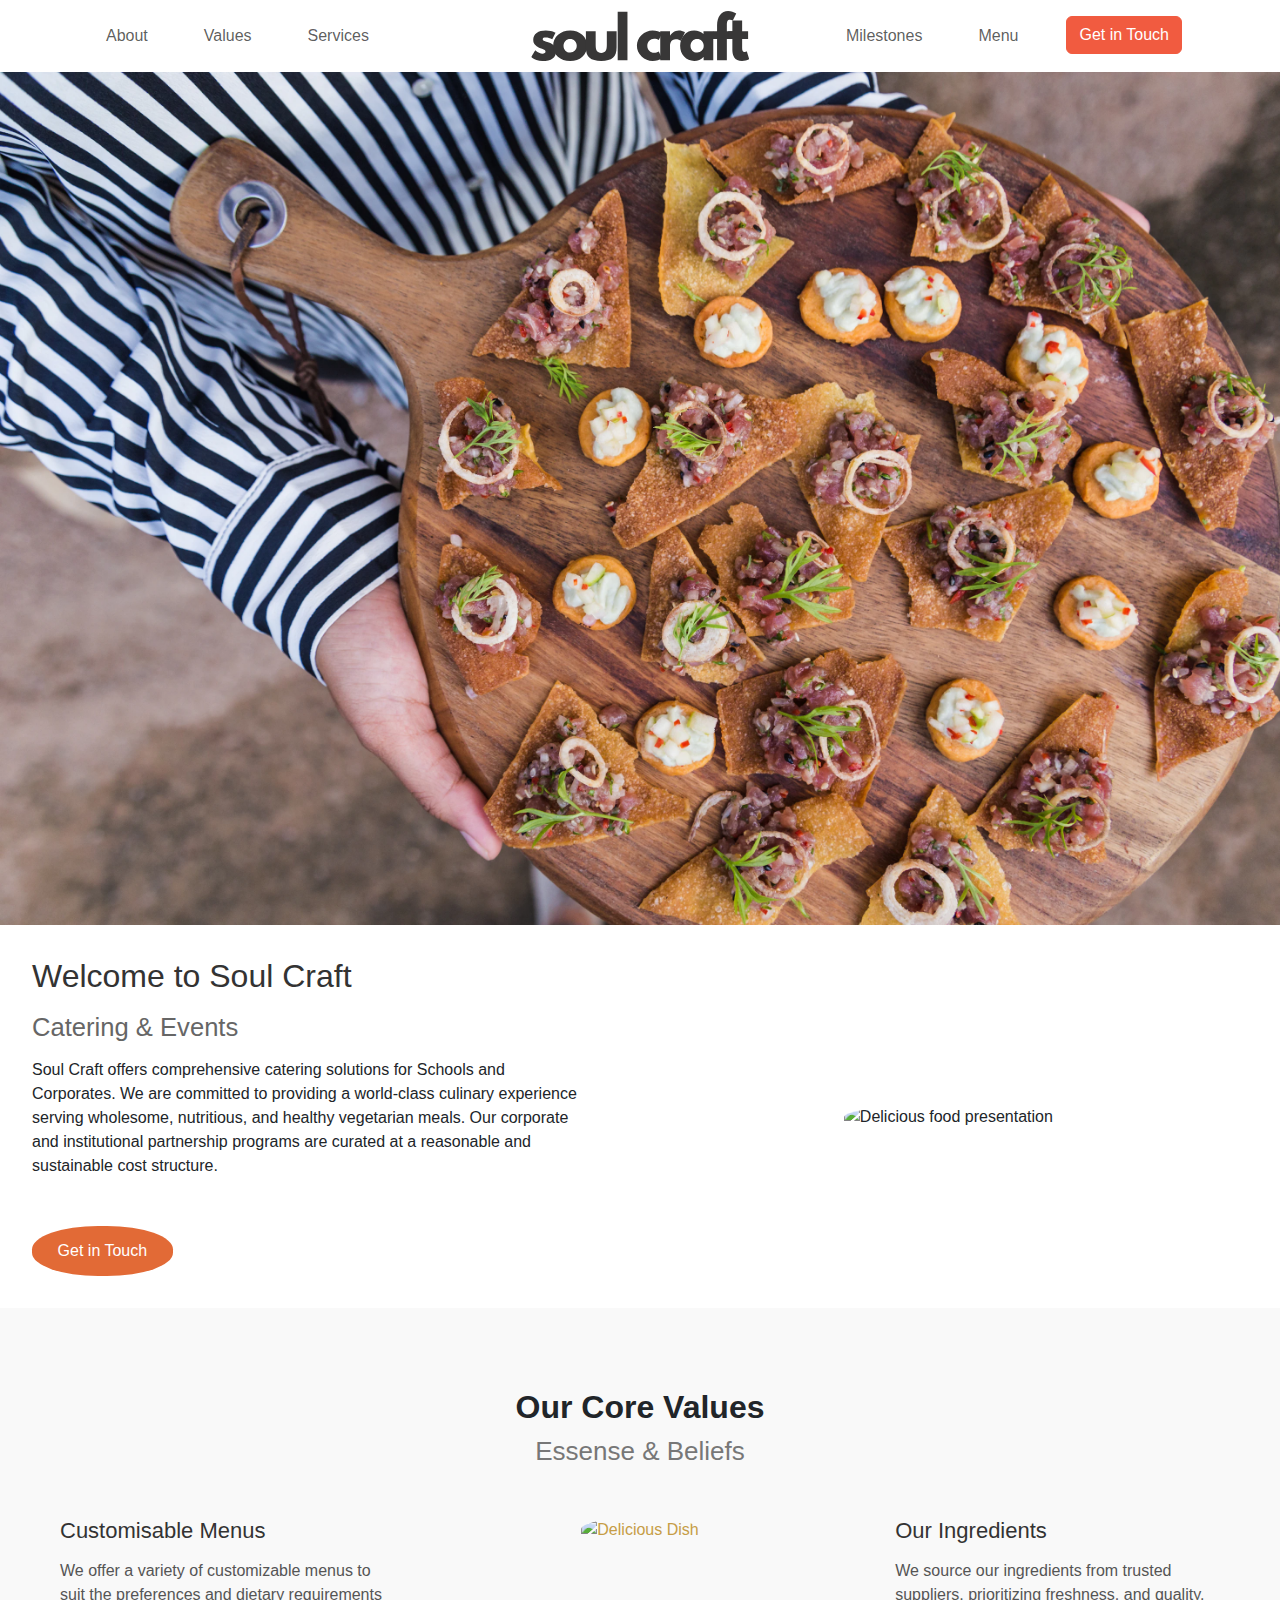
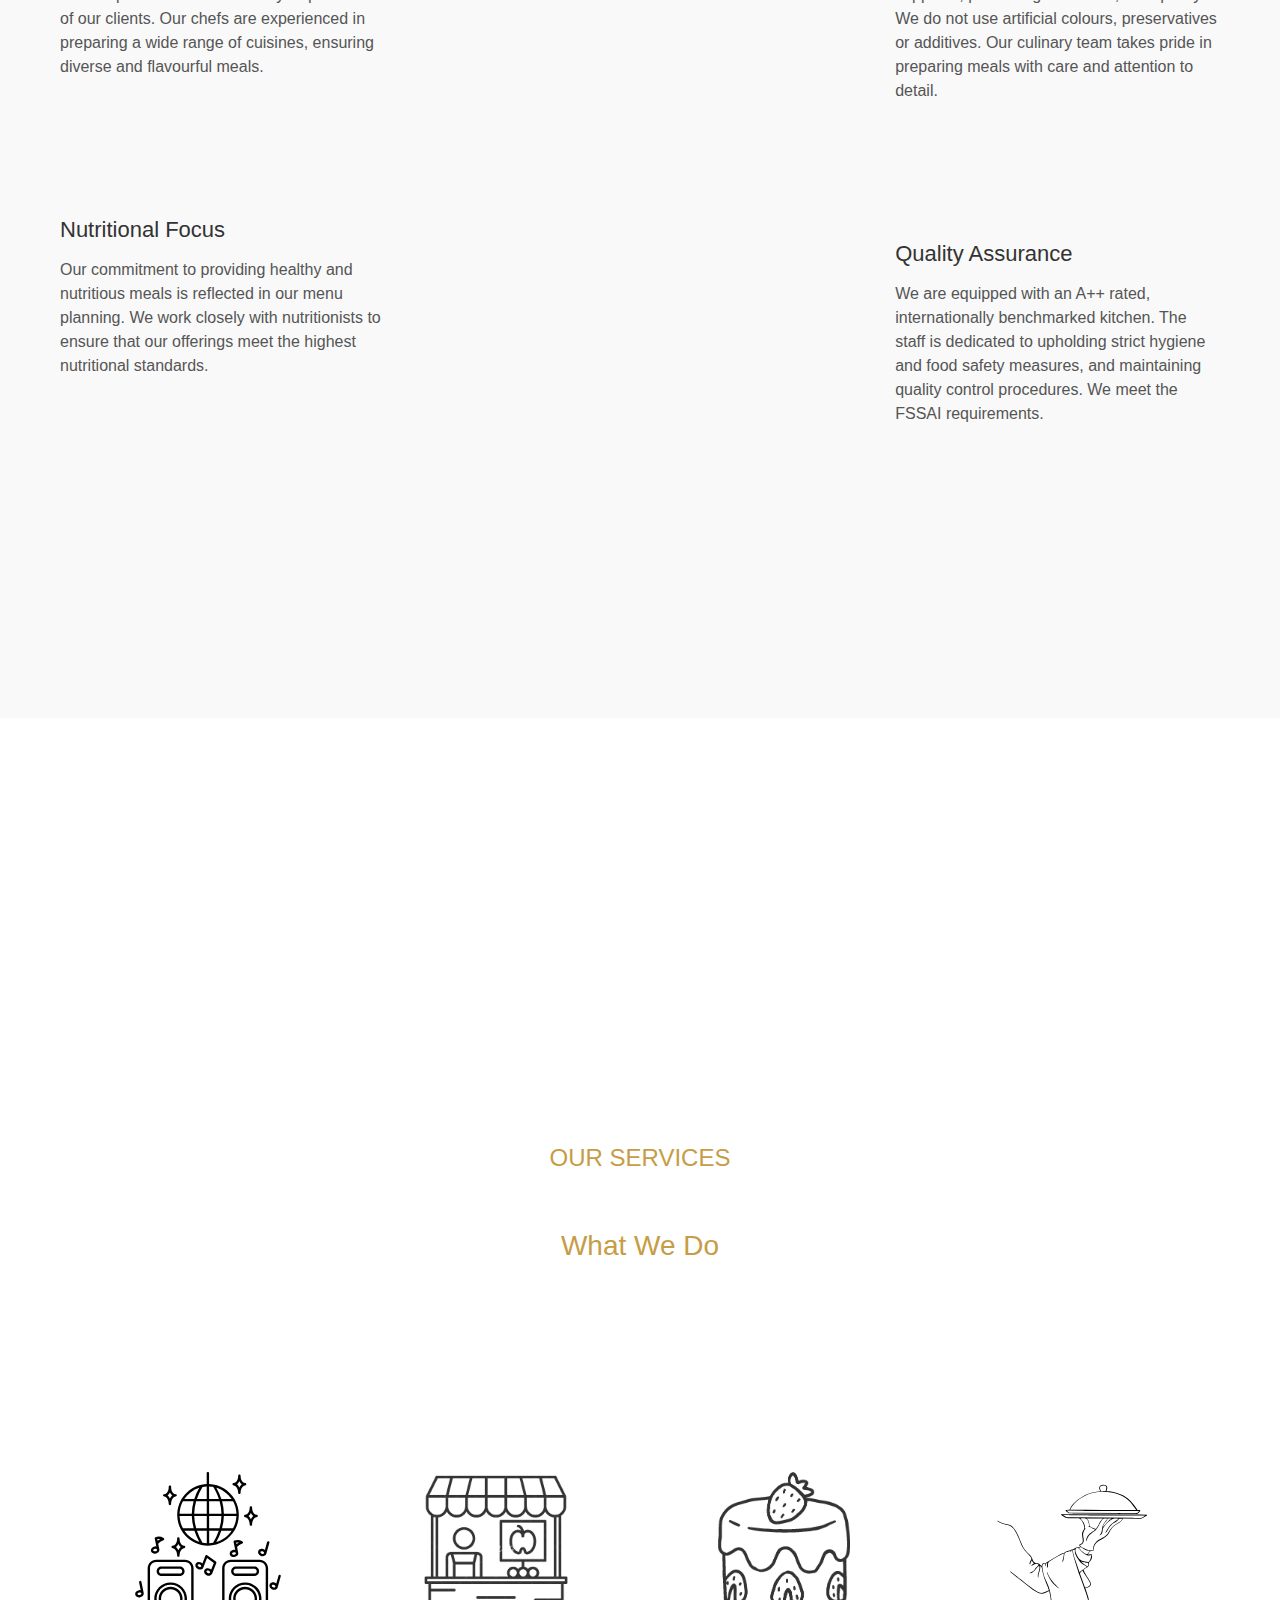
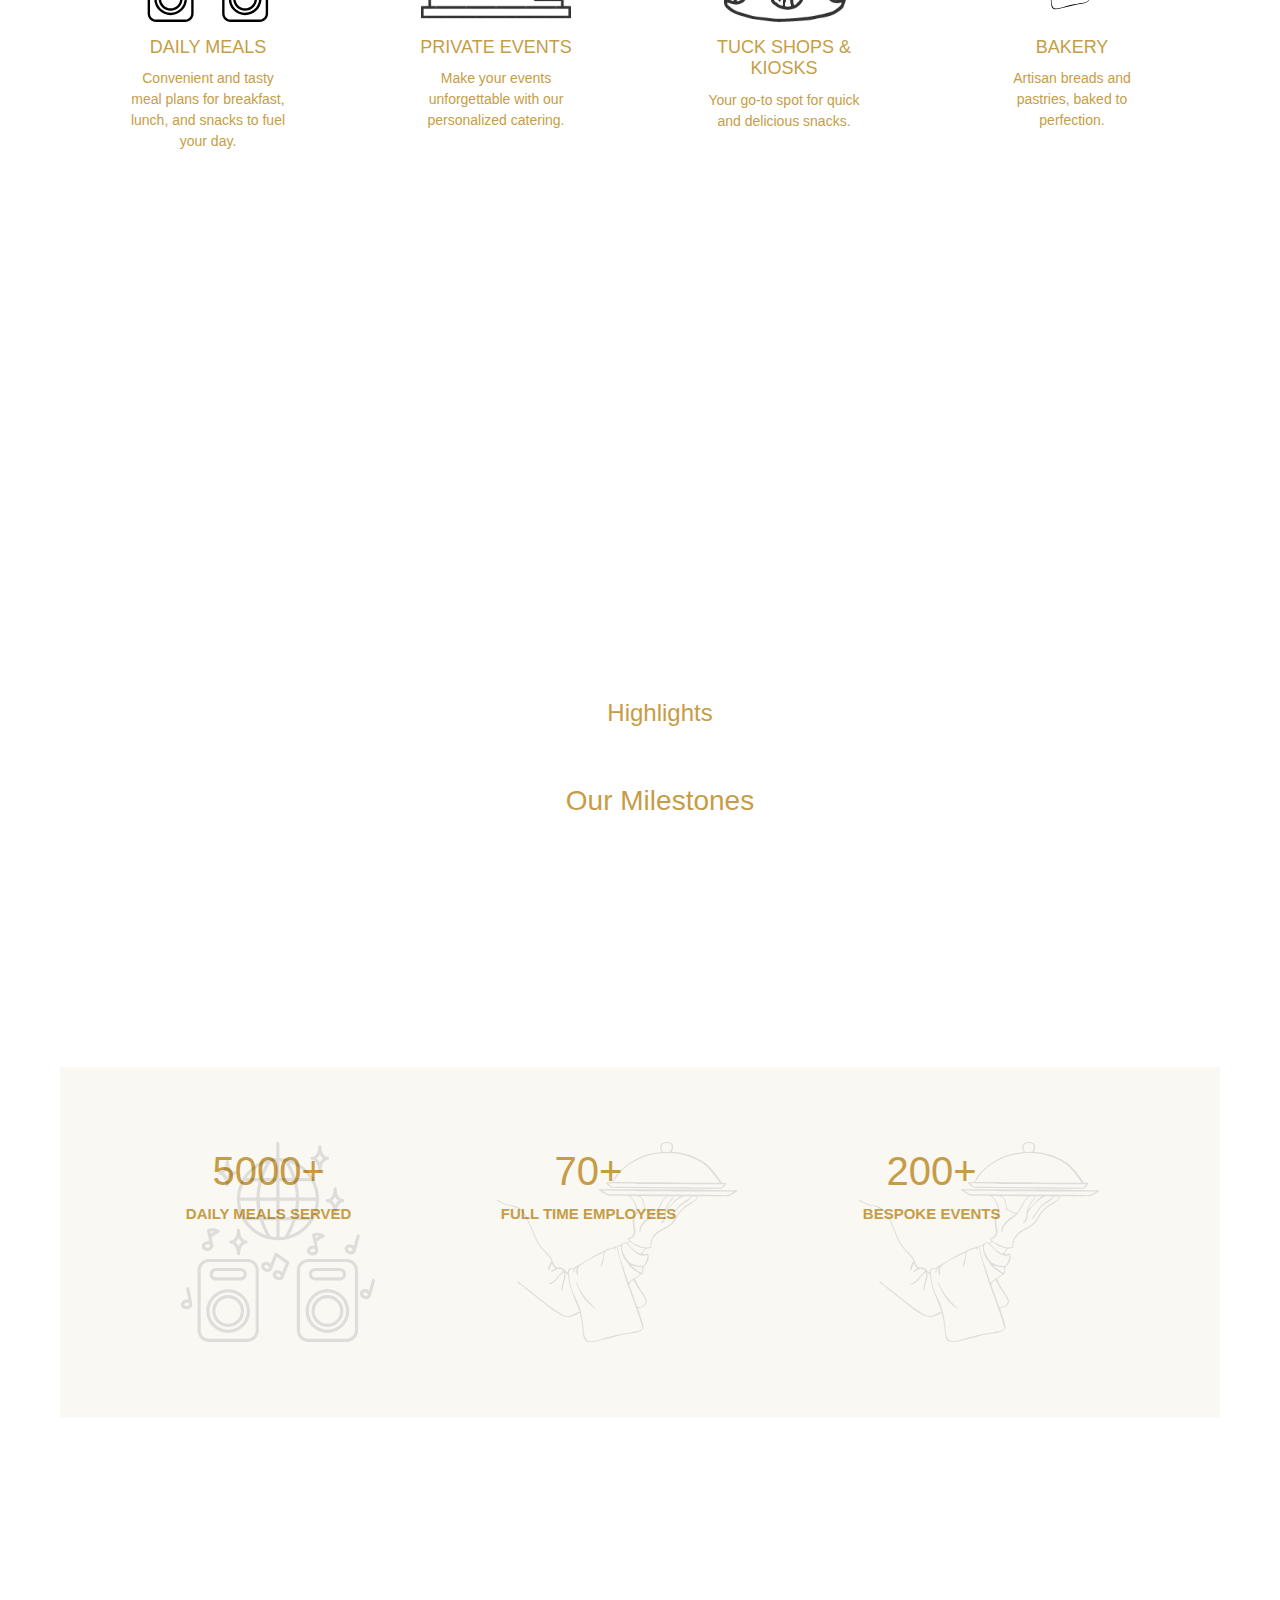
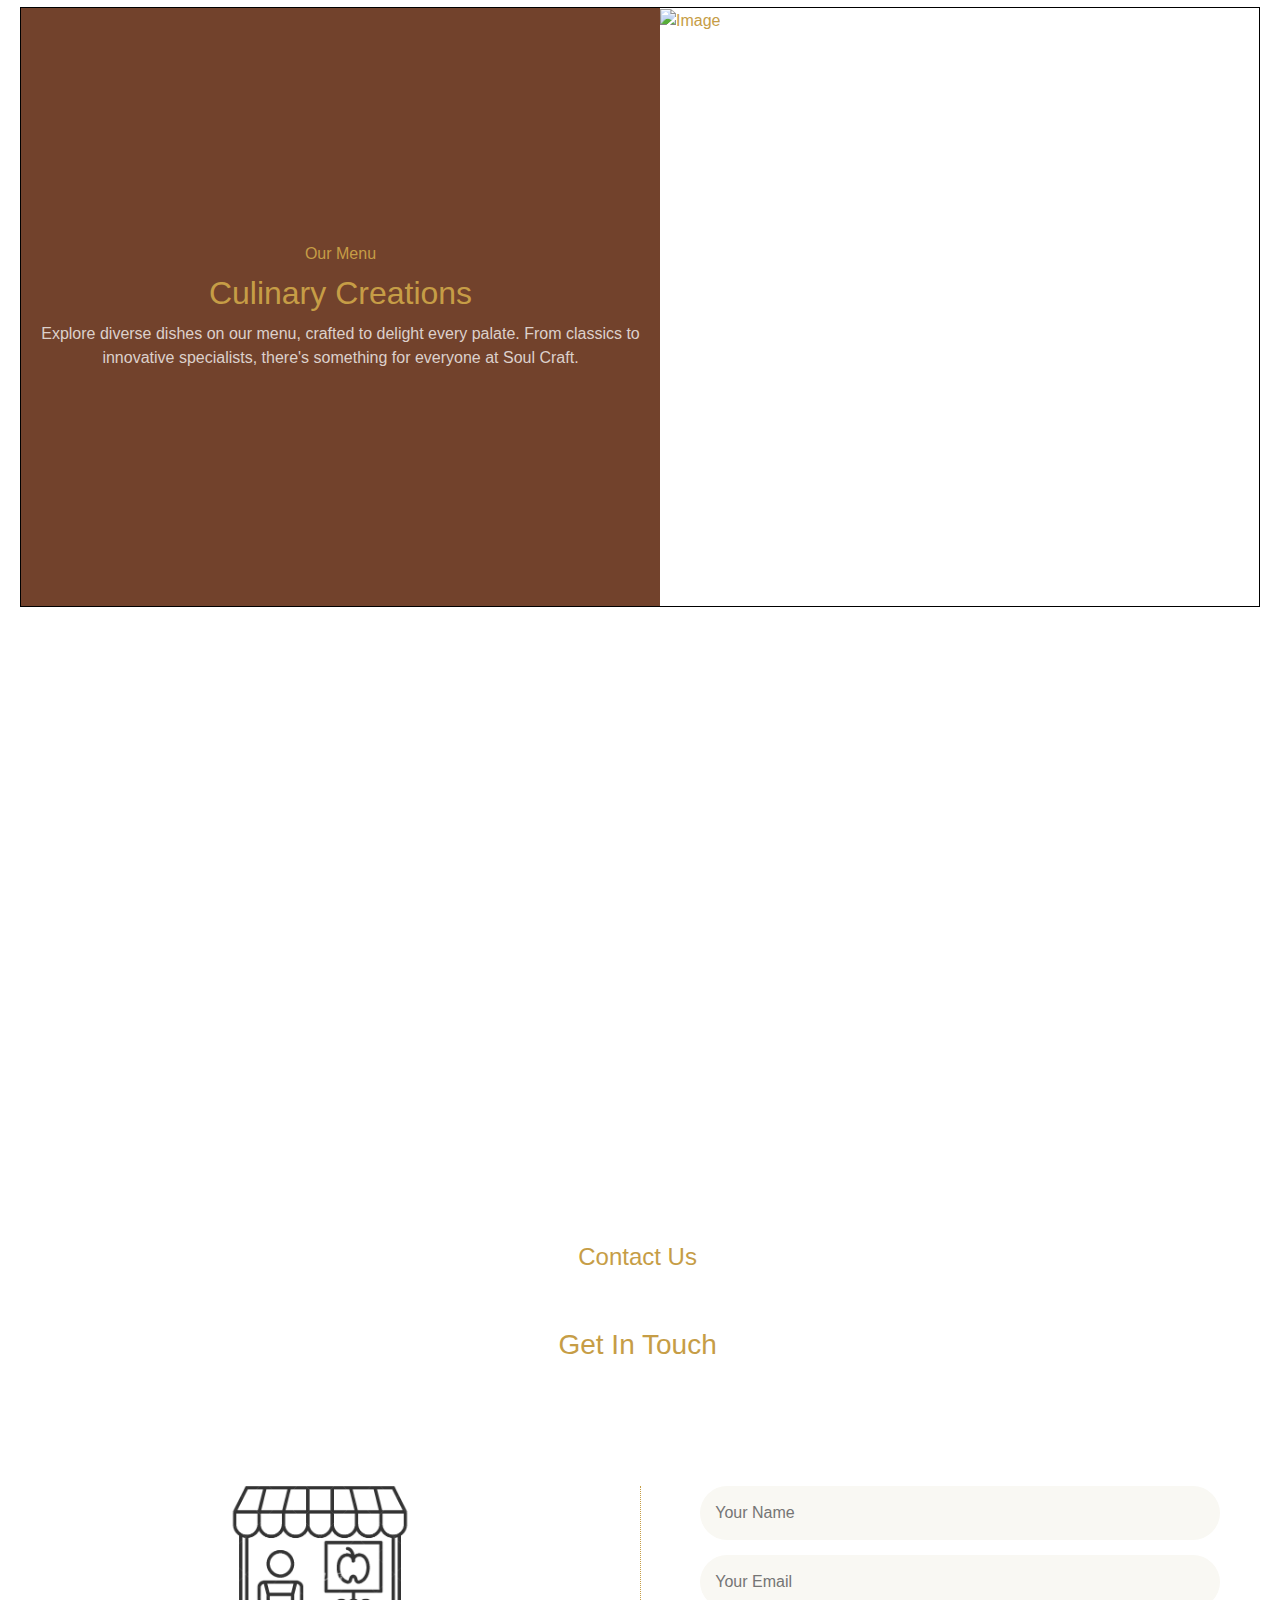
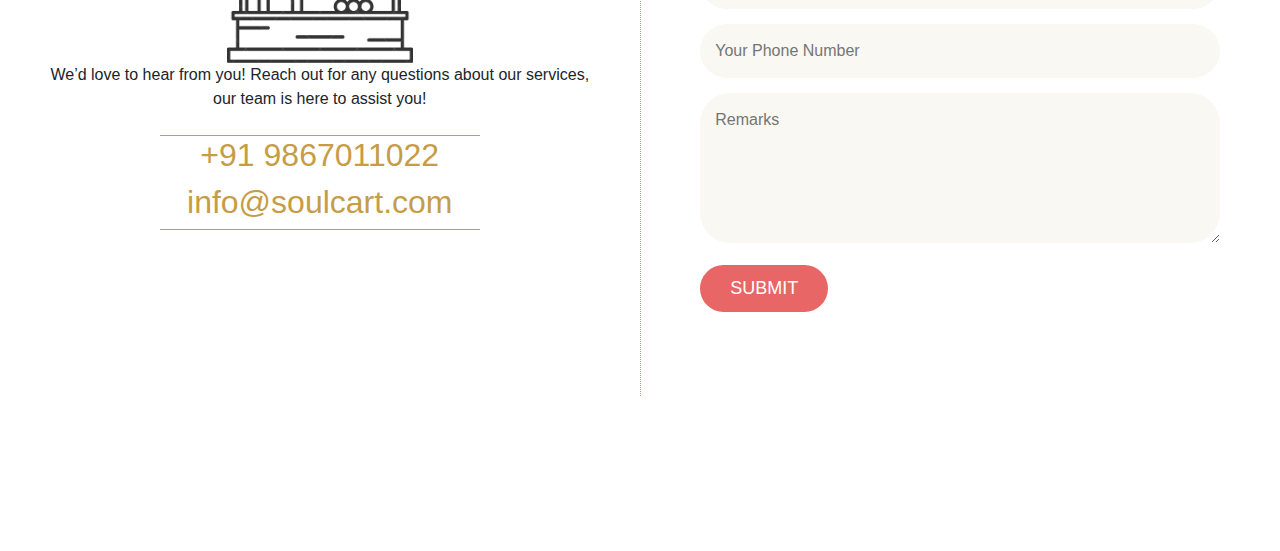
==== commit 8f6f87e3: "done for this" ====
--- a/index.html
+++ b/index.html
@@ -206,7 +206,7 @@
         </section>
     <section class="Fourth-page-fifth">
 
-      <div class="top-section-fifth">
+      <div class=" top-section-fi ">
         <div class="content-box-fifth">
             <h3>Contact Us</h3>
             <br><br>
--- a/styles.css
+++ b/styles.css
@@ -501,4 +501,14 @@
             .container {
                 height: auto;
             }
-        }+        }
+        .top-section-fi{
+            background-image: url(image/2.png);
+
+            background-size: cover;
+            background-position: center;
+            height: 100%;
+            width: 100%;
+            position:inherit;
+            margin-top: 50px;
+        }
--- a/fourth-page.css
+++ b/fourth-page.css
@@ -402,4 +402,18 @@
 
 .text-container-fifth{
     padding: 0 40px;
+}
+.top-section-fifth {
+    background-image: url(image/6.jpg);
+    margin: 20px;
+}
+.top-section-fi{
+    background-image: url(image/2.png);
+    margin: 20px;
+    margin-top: 5%;
+    background-size: cover;
+    background-position: center;
+    height: 550px;
+    width: 96.5%;
+    position: relative;
 }